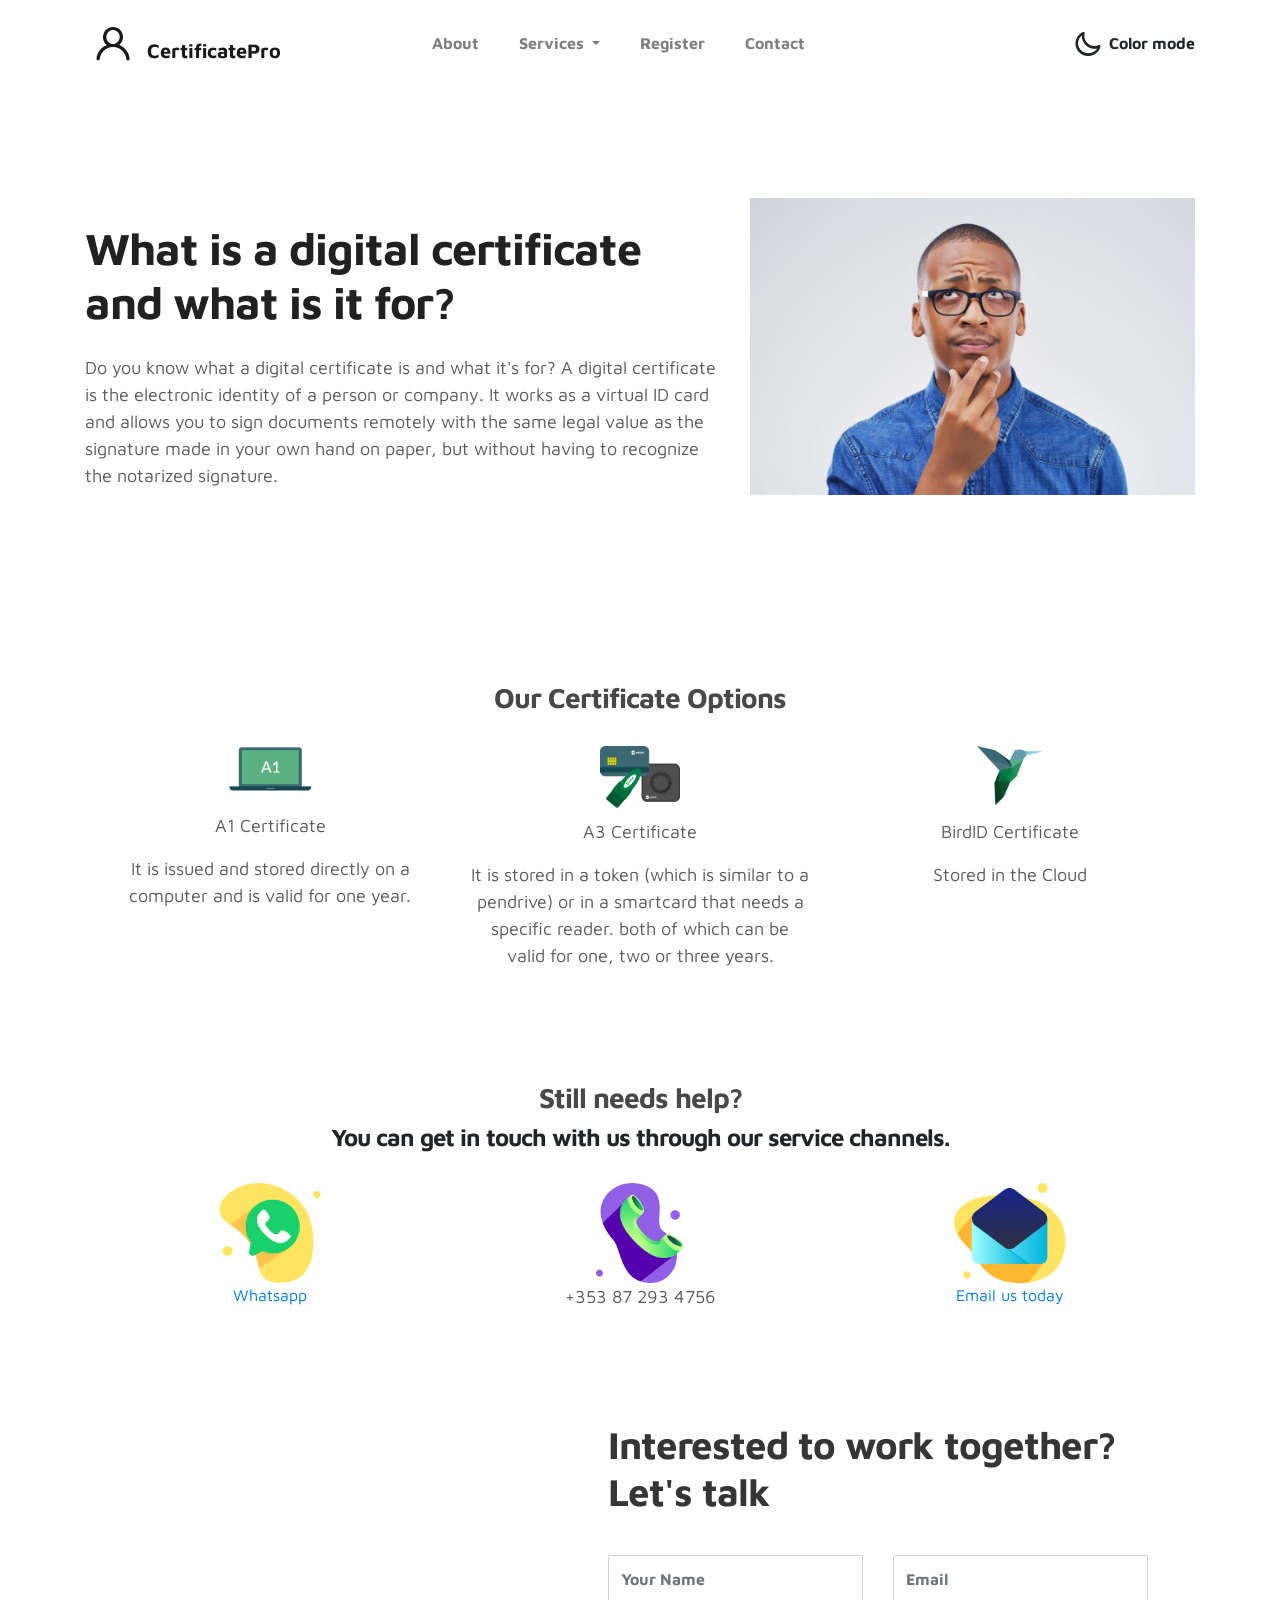
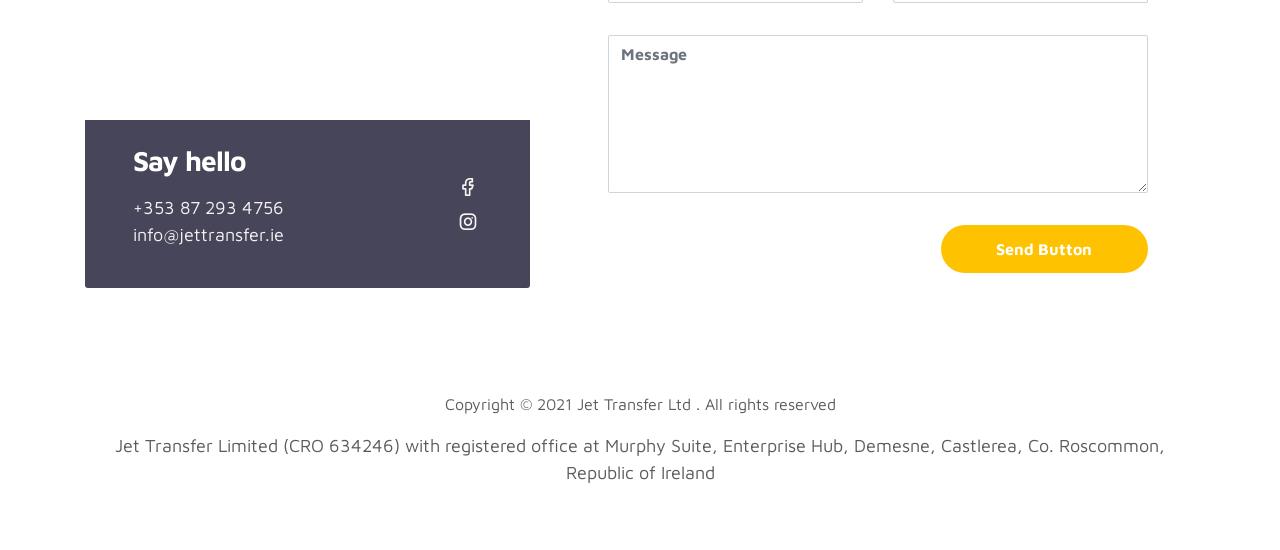
==== certificate.html @ 4f353792 "init commit" ====
﻿<!doctype html>
<html lang="en">
<head>
    <meta charset="utf-8">
    <meta name="viewport" content="width=device-width, initial-scale=1, shrink-to-fit=no">
    <meta name="description" content="">
    <meta name="author" content="">

    <title>Jet Transfer Ltd</title>

    <link rel="stylesheet" href="css/bootstrap.min.css">
    <link rel="stylesheet" href="css/unicons.css">
    <link rel="stylesheet" href="css/owl.carousel.min.css">
    <link rel="stylesheet" href="css/owl.theme.default.min.css">

    <!-- MAIN STYLE -->
    <link rel="stylesheet" href="css/tooplate-style.css">
    <!-- CUSTOM STYLE -->
    <link rel="stylesheet" href="css/custom.css">
    
</head>
<body>

    <!-- MENU -->
    <nav class="navbar navbar-expand-sm navbar-light">
        <div class="container">
            <a class="navbar-brand" href="index.html"><i class='uil uil-user'></i> CertificatePro</a>

            <button class="navbar-toggler" type="button" data-toggle="collapse" data-target="#navbarNav" aria-controls="navbarNav" aria-expanded="false" aria-label="Toggle navigation">
                <span class="navbar-toggler-icon"></span>
                <span class="navbar-toggler-icon"></span>
                <span class="navbar-toggler-icon"></span>
            </button>

            <div class="collapse navbar-collapse" id="navbarNav">
                <ul class="navbar-nav mx-auto">
                    <li class="nav-item">
                        <a href="index.html#about" class="nav-link"><span data-hover="About">About</span></a>
                    </li>
                    <li class="nav-item dropdown">
                        <a class="nav-link dropdown-toggle" href="#" id="servicesDropdown" role="button" data-toggle="dropdown" aria-haspopup="true" aria-expanded="false">
                            <span data-hover="Services">Services</span>
                        </a>
                        <div class="dropdown-menu" aria-labelledby="servicesDropdown">
                            <a class="dropdown-item" href="gardening.html">Garden Maintenance</a>
                            <a class="dropdown-item" href="cleaning.html">Cleaning</a>
                            <a class="dropdown-item" href="painting.html">Painting</a>
                            <a class="dropdown-item" href="powerwashing.html">Powerwashing</a>
                        </div>
                    </li>
                    <li class="nav-item">
                        <a href="register.html" class="nav-link"><span data-hover="Register">Register</span></a>
                    </li>
                    <li class="nav-item">
                        <a href="index.html#contact" class="nav-link"><span data-hover="Contact">Contact</span></a>
                    </li>
                </ul>


                <!-- COLOR MODE -->
                <ul class="navbar-nav ml-lg-auto">
                    <div class="ml-lg-4">
                        <div class="color-mode d-lg-flex justify-content-center align-items-center">
                            <i class="color-mode-icon"></i>
                            Color mode
                        </div>
                    </div>
                </ul>


            </div>
        </div>
    </nav>

    <!-- ABOUT -->
    <section class="about full-screen d-lg-flex justify-content-center align-items-center" id="about">
        <div class="container">
            <div class="row">

                <div class="col-lg-7 col-md-12 col-12 d-flex align-items-center">
                    <div class="about-text">
                        <h1 class="animated animated-text">
                            <span class="mr-2">What is a digital certificate and what is it for?</span>
                        </h1>
                        <p>Do you know what a digital certificate is and what it's for? A digital certificate is the electronic identity of a person or company. It works as a virtual ID card and allows you to sign documents remotely with the same legal value as the signature made in your own hand on paper, but without having to recognize the notarized signature.</p>
                    </div>
                </div>

                <div class="col-lg-5 col-md-12 col-12">
                    <div class="about-image svg">
                        <img src="images\certificate\manThinking.jpg" class="img-fluid" alt="Man Thinking">
                    </div>
                </div>

            </div>
        </div>
    </section>


    <!-- CERTIFICATES -->
    <section class="resume py-5 d-lg-flex justify-content-center align-items-center" id="certificate">
        <div class="container">
            <div class="container text-center">
                <h3>Our Certificate Options</h3>
                <br />
                <div class="row text-center">
                    <div class="col-sm-4">
                        <img src="images\icons\icon-certificado-a1.png" class="img-fluid partner_images" alt="Icon for certificate A1">
                        <p>A1 Certificate</p>
                        <p>It is issued and stored directly on a computer and is valid for one year.</p>
                    </div>
                    <div class="col-sm-4">
                        <img src="images\icons\icon-certificado-a3.png" class="img-fluid partner_images" alt="Icon for certificate A3">
                        <p>A3 Certificate</p>
                        <p>It is stored in a token (which is similar to a pendrive) or in a smartcard that needs a specific reader. both of which can be valid for one, two or three years.</p>
                    </div>
                    <div class="col-sm-4">
                        <img src="images\icons\icon-certificado-bird-id.png" class="img-fluid partner_images" alt="Icon for bird ID certificate">
                        <p>BirdID Certificate</p>
                        <p>Stored in the Cloud</p>
                    </div>
                </div>
            </div>
        </div>
    </section>

    <!-- QUERIES CONTACT OPTION -->
    <section class="resume py-5 d-lg-flex justify-content-center align-items-center" id="help">
        <div class="container">
            <div class="container text-center">
                <h3>Still needs help?</h3>
                <h4>You can get in touch with us through our service channels.</h4>
                <br />
                <div class="row text-center">
                    <div class="col-sm-4">
                        <img src="images\icons\whatsapp_2.png" class="img-fluid partner_images" alt="Icon for whatsapp">
                        <a href="https://wa.link/lc5cc8" target="_blank">
                            <br />
                            Whatsapp
                        </a>
                    </div>
                    <div class="col-sm-4">
                        <img src="images\icons\telefone_2.png" class="img-fluid partner_images" alt="Icon for telephone">
                        <br />
                        <p>+353 87 293 4756</p>
                    </div>
                    <div class="col-sm-4">
                        <img src="images\icons\email_2.png" class="img-fluid partner_images" alt="Icon for email">
                        <br />
                        <a href="mailto:info@jettransfer.ie">Email us today</a>
                    </div>
                </div>
            </div>
        </div>
    </section>

    <!-- CONTACT -->
    <section class="contact py-5" id="contact">
        <div class="container">
            <div class="row">

                <div class="col-lg-5 mr-lg-5 col-12">
                    <div class="google-map w-100">
                        <iframe src="https://www.google.com/maps/embed?pb=!1m18!1m12!1m3!1d2358.258223388739!2d-8.478483484011404!3d53.76709025081303!2m3!1f0!2f0!3f0!3m2!1i1024!2i768!4f13.1!3m3!1m2!1s0x485c1de8ecd1aa11%3A0x850fc61e2cf5498b!2sThe%20Hub!5e0!3m2!1sen!2sie!4v1632055480515!5m2!1sen!2sie" width="400" height="300" frameborder="0" style="border:0" allowfullscreen></iframe>
                    </div>

                    <div class="contact-info d-flex justify-content-between align-items-center py-4 px-lg-5">
                        <div class="contact-info-item">
                            <h3 class="mb-3 text-white">Say hello</h3>
                            <p class="footer-text mb-0">+353 87 293 4756</p>
                            <p><a href="mailto:info@jettransfer.ie">info@jettransfer.ie</a></p>
                        </div>

                        <ul class="social-links">
                            <li><a href="https://www.facebook.com/jettransferltd/" class="uil uil-facebook" data-toggle="tooltip" data-placement="left" title="Facebook"></a></li>
                            <li><a href="https://www.instagram.com/jettransfer/" class="uil uil-instagram" data-toggle="tooltip" data-placement="left" title="Instagram"></a></li>
                        </ul>
                    </div>
                </div>


                <div class="col-lg-6 col-12">
                    <div class="contact-form">
                        <h2 class="mb-4">Interested to work together? Let's talk</h2>

                        <form action="restApi\sendMsgApi.php" method="POST">
                            <div class="row">
                                <div class="col-lg-6 col-12">
                                    <input type="text" class="form-control" name="senderName" placeholder="Your Name" id="senderName" required>
                                </div>

                                <div class="col-lg-6 col-12">
                                    <input type="email" class="form-control" name="senderEmail" placeholder="Email" id="senderEmail" required>
                                </div>

                                <div class="col-12">
                                    <textarea name="senderMessage" rows="6" class="form-control" id="senderMessage" placeholder="Message" required></textarea>
                                </div>

                                <div class="ml-lg-auto col-lg-5 col-12">
                                    <input type="submit" class="form-control submit-btn" name="submitBtn" value="Send Button" required>
                                </div>
                            </div>
                        </form>
                    </div>
                </div>

            </div>
        </div>
    </section>


    <!-- FOOTER -->
    <footer class="footer py-5">
        <div class="container">

            <script async src="https://pagead2.googlesyndication.com/pagead/js/adsbygoogle.js?client=ca-pub-1290266452162223"
                    crossorigin="anonymous"></script>
            <!-- Horizontal footer -->
            <ins class="adsbygoogle"
                 style="display:block"
                 data-ad-client="ca-pub-1290266452162223"
                 data-ad-slot="7053759287"
                 data-ad-format="auto"
                 data-full-width-responsive="true"></ins>
            <script>
                (adsbygoogle = window.adsbygoogle || []).push({});
            </script>

            <div class="row">

                <div class="col-lg-12 col-12">
                    <p class="copyright-text text-center">Copyright &copy; 2021 Jet Transfer Ltd . All rights reserved</p>
                    <p class="copyright-text-center text-center"> Jet Transfer Limited (CRO 634246) with registered office at Murphy Suite, Enterprise Hub, Demesne, Castlerea, Co. Roscommon, Republic of Ireland</p>
                    <!--is an authorized agent (FRN547919) of Real Transfer Limited (NI065249) with registered office at 58 Howard Street, Belfast BT1 6PJ, United Kingdom, which is regulated and fully authorized by the Financial Conduct Authority of the United Kingdom (FRN 535949) for the provision of payment services and  an authorized agent of Jubilee Services Sprl (0639.848.226) with registered office at Rue Dethy, 4 - 1060 Brussels, Belgium, and is regulated and fully authorized by the National Bank of Belgium for the provision of payment services.-->
                </div>

            </div>
        </div>
    </footer>

    <script src="js/jquery-3.3.1.min.js"></script>
    <script src="js/popper.min.js"></script>
    <script src="js/bootstrap.min.js"></script>
    <script src="js/Headroom.js"></script>
    <script src="js/jQuery.headroom.js"></script>
    <script src="js/owl.carousel.min.js"></script>
    <script src="js/smoothscroll.js"></script>
    <script src="js/custom.js"></script>
    <script src="js/gtag.js"></script>
    <script async src="https://www.googletagmanager.com/gtag/js?id=UA-216090944-1"></script>

</body>
</html>
---- css/unicons.css ----
@font-face {
  font-family: 'unicons';
  src: url('../font/unicons.eot?42479262');
  src: url('../font/unicons.eot?42479262#iefix') format('embedded-opentype'),
       url('../font/unicons.woff2?42479262') format('woff2'),
       url('../font/unicons.woff?42479262') format('woff'),
       url('../font/unicons.ttf?42479262') format('truetype'),
       url('../font/unicons.svg?42479262#unicons') format('svg');
  font-weight: normal;
  font-style: normal;
}
/* Chrome hack: SVG is rendered more smooth in Windozze. 100% magic, uncomment if you need it. */
/* Note, that will break hinting! In other OS-es font will be not as sharp as it could be */
/*
@media screen and (-webkit-min-device-pixel-ratio:0) {
  @font-face {
    font-family: 'unicons';
    src: url('../font/unicons.svg?42479262#unicons') format('svg');
  }
}
*/
 
 [class^="uil-"]:before, [class*=" uil-"]:before {
  font-family: "unicons";
  font-style: normal;
  font-weight: normal;
  speak: none;
 
  display: inline-block;
  text-decoration: inherit;
  width: 1em;
  margin-right: .2em;
  text-align: center;
  /* opacity: .8; */
 
  /* For safety - reset parent styles, that can break glyph codes*/
  font-variant: normal;
  text-transform: none;
 
  /* fix buttons height, for twitter bootstrap */
  line-height: 1em;
 
  /* Animation center compensation - margins should be symmetric */
  /* remove if not needed */
  margin-left: .2em;
 
  /* you can be more comfortable with increased icons size */
  /* font-size: 120%; */
 
  /* Font smoothing. That was taken from TWBS */
  -webkit-font-smoothing: antialiased;
  -moz-osx-font-smoothing: grayscale;
 
  /* Uncomment for 3D effect */
  /* text-shadow: 1px 1px 1px rgba(127, 127, 127, 0.3); */
}
 
.uil-abacus:before { content: '\e800'; } /* '' */
.uil-accessible-icon-alt:before { content: '\e801'; } /* '' */
.uil-adjust-alt:before { content: '\e802'; } /* '' */
.uil-adjust-circle:before { content: '\e803'; } /* '' */
.uil-adjust-half:before { content: '\e804'; } /* '' */
.uil-adjust:before { content: '\e805'; } /* '' */
.uil-airplay:before { content: '\e806'; } /* '' */
.uil-align-alt:before { content: '\e807'; } /* '' */
.uil-align-center-alt:before { content: '\e808'; } /* '' */
.uil-align-center-h:before { content: '\e809'; } /* '' */
.uil-align-center-justify:before { content: '\e80a'; } /* '' */
.uil-align-center-v:before { content: '\e80b'; } /* '' */
.uil-align-center:before { content: '\e80c'; } /* '' */
.uil-align-justify:before { content: '\e80d'; } /* '' */
.uil-align-left-justify:before { content: '\e80e'; } /* '' */
.uil-align-left:before { content: '\e80f'; } /* '' */
.uil-align-letter-right:before { content: '\e810'; } /* '' */
.uil-align-right-justify:before { content: '\e811'; } /* '' */
.uil-align-right:before { content: '\e812'; } /* '' */
.uil-align:before { content: '\e813'; } /* '' */
.uil-ambulance:before { content: '\e814'; } /* '' */
.uil-analysis:before { content: '\e815'; } /* '' */
.uil-analytics:before { content: '\e816'; } /* '' */
.uil-anchor:before { content: '\e817'; } /* '' */
.uil-android-phone-slash:before { content: '\e818'; } /* '' */
.uil-angle-double-down:before { content: '\e819'; } /* '' */
.uil-angle-double-left:before { content: '\e81a'; } /* '' */
.uil-angle-double-right:before { content: '\e81b'; } /* '' */
.uil-angle-double-up:before { content: '\e81c'; } /* '' */
.uil-angle-down:before { content: '\e81d'; } /* '' */
.uil-angle-left:before { content: '\e81e'; } /* '' */
.uil-angle-right-b:before { content: '\e81f'; } /* '' */
.uil-angle-right:before { content: '\e820'; } /* '' */
.uil-angle-up:before { content: '\e821'; } /* '' */
.uil-annoyed-alt:before { content: '\e822'; } /* '' */
.uil-annoyed:before { content: '\e823'; } /* '' */
.uil-apps:before { content: '\e824'; } /* '' */
.uil-archive-alt:before { content: '\e825'; } /* '' */
.uil-archive:before { content: '\e826'; } /* '' */
.uil-arrow-break:before { content: '\e827'; } /* '' */
.uil-arrow-circle-down:before { content: '\e828'; } /* '' */
.uil-arrow-circle-left:before { content: '\e829'; } /* '' */
.uil-arrow-circle-right:before { content: '\e82a'; } /* '' */
.uil-arrow-circle-up:before { content: '\e82b'; } /* '' */
.uil-arrow-compress-h:before { content: '\e82c'; } /* '' */
.uil-arrow-down-left:before { content: '\e82d'; } /* '' */
.uil-arrow-down-right:before { content: '\e82e'; } /* '' */
.uil-arrow-down:before { content: '\e82f'; } /* '' */
.uil-arrow-from-right:before { content: '\e830'; } /* '' */
.uil-arrow-from-top:before { content: '\e831'; } /* '' */
.uil-arrow-growth:before { content: '\e832'; } /* '' */
.uil-arrow-left:before { content: '\e833'; } /* '' */
.uil-arrow-random:before { content: '\e834'; } /* '' */
.uil-arrow-resize-diagonal:before { content: '\e835'; } /* '' */
.uil-arrow-right:before { content: '\e836'; } /* '' */
.uil-arrow-to-bottom:before { content: '\e837'; } /* '' */
.uil-arrow-to-right:before { content: '\e838'; } /* '' */
.uil-arrow-up-left:before { content: '\e839'; } /* '' */
.uil-arrow-up-right:before { content: '\e83a'; } /* '' */
.uil-arrow-up:before { content: '\e83b'; } /* '' */
.uil-arrows-h-alt:before { content: '\e83c'; } /* '' */
.uil-arrows-h:before { content: '\e83d'; } /* '' */
.uil-arrows-left-down:before { content: '\e83e'; } /* '' */
.uil-arrows-maximize:before { content: '\e83f'; } /* '' */
.uil-arrows-merge:before { content: '\e840'; } /* '' */
.uil-arrows-resize-h:before { content: '\e841'; } /* '' */
.uil-arrows-resize-v:before { content: '\e842'; } /* '' */
.uil-arrows-resize:before { content: '\e843'; } /* '' */
.uil-arrows-right-down:before { content: '\e844'; } /* '' */
.uil-arrows-shrink-h:before { content: '\e845'; } /* '' */
.uil-arrows-shrink-v:before { content: '\e846'; } /* '' */
.uil-arrows-up-right:before { content: '\e847'; } /* '' */
.uil-arrows-v-alt:before { content: '\e848'; } /* '' */
.uil-arrows-v:before { content: '\e849'; } /* '' */
.uil-at:before { content: '\e84a'; } /* '' */
.uil-atm-card:before { content: '\e84b'; } /* '' */
.uil-atom:before { content: '\e84c'; } /* '' */
.uil-auto-flash:before { content: '\e84d'; } /* '' */
.uil-award-alt:before { content: '\e84e'; } /* '' */
.uil-award:before { content: '\e84f'; } /* '' */
.uil-baby-carriage:before { content: '\e850'; } /* '' */
.uil-backpack:before { content: '\e851'; } /* '' */
.uil-backspace:before { content: '\e852'; } /* '' */
.uil-backward:before { content: '\e853'; } /* '' */
.uil-bag-alt:before { content: '\e854'; } /* '' */
.uil-bag-slash:before { content: '\e855'; } /* '' */
.uil-bag:before { content: '\e856'; } /* '' */
.uil-ball:before { content: '\e857'; } /* '' */
.uil-ban:before { content: '\e858'; } /* '' */
.uil-bars:before { content: '\e859'; } /* '' */
.uil-basketball-hoop:before { content: '\e85a'; } /* '' */
.uil-basketball:before { content: '\e85b'; } /* '' */
.uil-battery-bolt:before { content: '\e85c'; } /* '' */
.uil-battery-empty:before { content: '\e85d'; } /* '' */
.uil-bed-double:before { content: '\e85e'; } /* '' */
.uil-bed:before { content: '\e85f'; } /* '' */
.uil-bell-school:before { content: '\e860'; } /* '' */
.uil-bell-slash:before { content: '\e861'; } /* '' */
.uil-bill:before { content: '\e862'; } /* '' */
.uil-bitcoin-circle:before { content: '\e863'; } /* '' */
.uil-bitcoin:before { content: '\e864'; } /* '' */
.uil-bluetooth-b:before { content: '\e865'; } /* '' */
.uil-bolt-alt:before { content: '\e866'; } /* '' */
.uil-bolt-slash:before { content: '\e867'; } /* '' */
.uil-bolt:before { content: '\e868'; } /* '' */
.uil-book-alt:before { content: '\e869'; } /* '' */
.uil-book-medical:before { content: '\e86a'; } /* '' */
.uil-book-open:before { content: '\e86b'; } /* '' */
.uil-book-reader:before { content: '\e86c'; } /* '' */
.uil-book:before { content: '\e86d'; } /* '' */
.uil-bookmark-full:before { content: '\e86e'; } /* '' */
.uil-bookmark:before { content: '\e86f'; } /* '' */
.uil-books:before { content: '\e870'; } /* '' */
.uil-boombox:before { content: '\e871'; } /* '' */
.uil-border-alt:before { content: '\e872'; } /* '' */
.uil-border-bottom:before { content: '\e873'; } /* '' */
.uil-border-clear:before { content: '\e874'; } /* '' */
.uil-border-horizontal:before { content: '\e875'; } /* '' */
.uil-border-inner:before { content: '\e876'; } /* '' */
.uil-border-left:before { content: '\e877'; } /* '' */
.uil-border-out:before { content: '\e878'; } /* '' */
.uil-border-right:before { content: '\e879'; } /* '' */
.uil-border-top:before { content: '\e87a'; } /* '' */
.uil-border-vertical:before { content: '\e87b'; } /* '' */
.uil-box:before { content: '\e87c'; } /* '' */
.uil-briefcase-alt:before { content: '\e87d'; } /* '' */
.uil-briefcase:before { content: '\e87e'; } /* '' */
.uil-bright:before { content: '\e87f'; } /* '' */
.uil-brightness-empty:before { content: '\e880'; } /* '' */
.uil-brightness-half:before { content: '\e881'; } /* '' */
.uil-brightness-low:before { content: '\e882'; } /* '' */
.uil-brightness-minus:before { content: '\e883'; } /* '' */
.uil-brightness-plus:before { content: '\e884'; } /* '' */
.uil-brightness:before { content: '\e885'; } /* '' */
.uil-bring-bottom:before { content: '\e886'; } /* '' */
.uil-bring-front:before { content: '\e887'; } /* '' */
.uil-brush-alt:before { content: '\e888'; } /* '' */
.uil-bug:before { content: '\e889'; } /* '' */
.uil-building:before { content: '\e88a'; } /* '' */
.uil-bullseye:before { content: '\e88b'; } /* '' */
.uil-bus-alt:before { content: '\e88c'; } /* '' */
.uil-bus-school:before { content: '\e88d'; } /* '' */
.uil-bus:before { content: '\e88e'; } /* '' */
.uil-calcualtor:before { content: '\e88f'; } /* '' */
.uil-calculator-alt:before { content: '\e890'; } /* '' */
.uil-calendar-alt:before { content: '\e891'; } /* '' */
.uil-calendar-slash:before { content: '\e892'; } /* '' */
.uil-calender:before { content: '\e893'; } /* '' */
.uil-calling:before { content: '\e894'; } /* '' */
.uil-camera-plus:before { content: '\e895'; } /* '' */
.uil-camera-slash:before { content: '\e896'; } /* '' */
.uil-camera:before { content: '\e897'; } /* '' */
.uil-cancel:before { content: '\e898'; } /* '' */
.uil-capsule:before { content: '\e899'; } /* '' */
.uil-capture:before { content: '\e89a'; } /* '' */
.uil-car-sideview:before { content: '\e89b'; } /* '' */
.uil-car-slash:before { content: '\e89c'; } /* '' */
.uil-car-wash:before { content: '\e89d'; } /* '' */
.uil-car:before { content: '\e89e'; } /* '' */
.uil-card-atm:before { content: '\e89f'; } /* '' */
.uil-caret-right:before { content: '\e8a0'; } /* '' */
.uil-cart:before { content: '\e8a1'; } /* '' */
.uil-cell:before { content: '\e8a2'; } /* '' */
.uil-celsius:before { content: '\e8a3'; } /* '' */
.uil-chart-bar-alt:before { content: '\e8a4'; } /* '' */
.uil-chart-bar:before { content: '\e8a5'; } /* '' */
.uil-chart-down:before { content: '\e8a6'; } /* '' */
.uil-chart-growth-alt:before { content: '\e8a7'; } /* '' */
.uil-chart-growth:before { content: '\e8a8'; } /* '' */
.uil-chart-line:before { content: '\e8a9'; } /* '' */
.uil-chart-pie-alt:before { content: '\e8aa'; } /* '' */
.uil-chart-pie:before { content: '\e8ab'; } /* '' */
.uil-chart:before { content: '\e8ac'; } /* '' */
.uil-chat-bubble-user:before { content: '\e8ad'; } /* '' */
.uil-chat-info:before { content: '\e8ae'; } /* '' */
.uil-chat:before { content: '\e8af'; } /* '' */
.uil-check-circle:before { content: '\e8b0'; } /* '' */
.uil-check-square:before { content: '\e8b1'; } /* '' */
.uil-check:before { content: '\e8b2'; } /* '' */
.uil-circle-layer:before { content: '\e8b3'; } /* '' */
.uil-circle:before { content: '\e8b4'; } /* '' */
.uil-circuit:before { content: '\e8b5'; } /* '' */
.uil-clapper-board:before { content: '\e8b6'; } /* '' */
.uil-clipboard-alt:before { content: '\e8b7'; } /* '' */
.uil-clipboard-blank:before { content: '\e8b8'; } /* '' */
.uil-clipboard-notes:before { content: '\e8b9'; } /* '' */
.uil-clipboard:before { content: '\e8ba'; } /* '' */
.uil-clock-eight:before { content: '\e8bb'; } /* '' */
.uil-clock-five:before { content: '\e8bc'; } /* '' */
.uil-clock-nine:before { content: '\e8bd'; } /* '' */
.uil-clock-seven:before { content: '\e8be'; } /* '' */
.uil-clock-ten:before { content: '\e8bf'; } /* '' */
.uil-clock-three:before { content: '\e8c0'; } /* '' */
.uil-clock-two:before { content: '\e8c1'; } /* '' */
.uil-clock:before { content: '\e8c2'; } /* '' */
.uil-closed-captioning:before { content: '\e8c3'; } /* '' */
.uil-cloud-block:before { content: '\e8c4'; } /* '' */
.uil-cloud-bookmark:before { content: '\e8c5'; } /* '' */
.uil-cloud-check:before { content: '\e8c6'; } /* '' */
.uil-cloud-computing:before { content: '\e8c7'; } /* '' */
.uil-cloud-data-connection:before { content: '\e8c8'; } /* '' */
.uil-cloud-database-tree:before { content: '\e8c9'; } /* '' */
.uil-cloud-download:before { content: '\e8ca'; } /* '' */
.uil-cloud-drizzle:before { content: '\e8cb'; } /* '' */
.uil-cloud-exclamation:before { content: '\e8cc'; } /* '' */
.uil-cloud-hail:before { content: '\e8cd'; } /* '' */
.uil-cloud-heart:before { content: '\e8ce'; } /* '' */
.uil-cloud-info:before { content: '\e8cf'; } /* '' */
.uil-cloud-lock:before { content: '\e8d0'; } /* '' */
.uil-cloud-meatball:before { content: '\e8d1'; } /* '' */
.uil-cloud-moon-hail:before { content: '\e8d2'; } /* '' */
.uil-cloud-moon-meatball:before { content: '\e8d3'; } /* '' */
.uil-cloud-moon-rain:before { content: '\e8d4'; } /* '' */
.uil-cloud-moon-showers:before { content: '\e8d5'; } /* '' */
.uil-cloud-moon:before { content: '\e8d6'; } /* '' */
.uil-cloud-question:before { content: '\e8d7'; } /* '' */
.uil-cloud-rain-sun:before { content: '\e8d8'; } /* '' */
.uil-cloud-rain:before { content: '\e8d9'; } /* '' */
.uil-cloud-redo:before { content: '\e8da'; } /* '' */
.uil-cloud-set:before { content: '\e8db'; } /* '' */
.uil-cloud-share:before { content: '\e8dc'; } /* '' */
.uil-cloud-shield:before { content: '\e8dd'; } /* '' */
.uil-cloud-showers-alt:before { content: '\e8de'; } /* '' */
.uil-cloud-showers-heavy:before { content: '\e8df'; } /* '' */
.uil-cloud-showers:before { content: '\e8e0'; } /* '' */
.uil-cloud-slash:before { content: '\e8e1'; } /* '' */
.uil-cloud-sun-hail:before { content: '\e8e2'; } /* '' */
.uil-cloud-sun-meatball:before { content: '\e8e3'; } /* '' */
.uil-cloud-sun-rain-alt:before { content: '\e8e4'; } /* '' */
.uil-cloud-sun-rain:before { content: '\e8e5'; } /* '' */
.uil-cloud-sun-tear:before { content: '\e8e6'; } /* '' */
.uil-cloud-sun:before { content: '\e8e7'; } /* '' */
.uil-cloud-times:before { content: '\e8e8'; } /* '' */
.uil-cloud-unlock:before { content: '\e8e9'; } /* '' */
.uil-cloud-upload:before { content: '\e8ea'; } /* '' */
.uil-cloud-wifi:before { content: '\e8eb'; } /* '' */
.uil-cloud-wind:before { content: '\e8ec'; } /* '' */
.uil-cloud:before { content: '\e8ed'; } /* '' */
.uil-clouds:before { content: '\e8ee'; } /* '' */
.uil-club:before { content: '\e8ef'; } /* '' */
.uil-code:before { content: '\e8f0'; } /* '' */
.uil-coffee:before { content: '\e8f1'; } /* '' */
.uil-cog:before { content: '\e8f2'; } /* '' */
.uil-coins:before { content: '\e8f3'; } /* '' */
.uil-columns:before { content: '\e8f4'; } /* '' */
.uil-comment-alt-block:before { content: '\e8f5'; } /* '' */
.uil-comment-alt-chart-lines:before { content: '\e8f6'; } /* '' */
.uil-comment-alt-check:before { content: '\e8f7'; } /* '' */
.uil-comment-alt-dots:before { content: '\e8f8'; } /* '' */
.uil-comment-alt-download:before { content: '\e8f9'; } /* '' */
.uil-comment-alt-edit:before { content: '\e8fa'; } /* '' */
.uil-comment-alt-exclamation:before { content: '\e8fb'; } /* '' */
.uil-comment-alt-heart:before { content: '\e8fc'; } /* '' */
.uil-comment-alt-image:before { content: '\e8fd'; } /* '' */
.uil-comment-alt-info:before { content: '\e8fe'; } /* '' */
.uil-comment-alt-lines:before { content: '\e8ff'; } /* '' */
.uil-comment-alt-lock:before { content: '\e900'; } /* '' */
.uil-comment-alt-medical:before { content: '\e901'; } /* '' */
.uil-comment-alt-message:before { content: '\e902'; } /* '' */
.uil-comment-alt-notes:before { content: '\e903'; } /* '' */
.uil-comment-alt-plus:before { content: '\e904'; } /* '' */
.uil-comment-alt-question:before { content: '\e905'; } /* '' */
.uil-comment-alt-redo:before { content: '\e906'; } /* '' */
.uil-comment-alt-search:before { content: '\e907'; } /* '' */
.uil-comment-alt-share:before { content: '\e908'; } /* '' */
.uil-comment-alt-shield:before { content: '\e909'; } /* '' */
.uil-comment-alt-upload:before { content: '\e90a'; } /* '' */
.uil-comment-alt-verify:before { content: '\e90b'; } /* '' */
.uil-comment-alt:before { content: '\e90c'; } /* '' */
.uil-comment-block:before { content: '\e90d'; } /* '' */
.uil-comment-chart-line:before { content: '\e90e'; } /* '' */
.uil-comment-check:before { content: '\e90f'; } /* '' */
.uil-comment-dots:before { content: '\e910'; } /* '' */
.uil-comment-download:before { content: '\e911'; } /* '' */
.uil-comment-edit:before { content: '\e912'; } /* '' */
.uil-comment-exclamation:before { content: '\e913'; } /* '' */
.uil-comment-heart:before { content: '\e914'; } /* '' */
.uil-comment-image:before { content: '\e915'; } /* '' */
.uil-comment-info-alt:before { content: '\e916'; } /* '' */
.uil-comment-info:before { content: '\e917'; } /* '' */
.uil-comment-lines:before { content: '\e918'; } /* '' */
.uil-comment-lock:before { content: '\e919'; } /* '' */
.uil-comment-medical:before { content: '\e91a'; } /* '' */
.uil-comment-message:before { content: '\e91b'; } /* '' */
.uil-comment-notes:before { content: '\e91c'; } /* '' */
.uil-comment-plus:before { content: '\e91d'; } /* '' */
.uil-comment-question:before { content: '\e91e'; } /* '' */
.uil-comment-redo:before { content: '\e91f'; } /* '' */
.uil-comment-search:before { content: '\e920'; } /* '' */
.uil-comment-share:before { content: '\e921'; } /* '' */
.uil-comment-shield:before { content: '\e922'; } /* '' */
.uil-comment-slash:before { content: '\e923'; } /* '' */
.uil-comment-upload:before { content: '\e924'; } /* '' */
.uil-comment-verify:before { content: '\e925'; } /* '' */
.uil-comment:before { content: '\e926'; } /* '' */
.uil-comments-alt:before { content: '\e927'; } /* '' */
.uil-comments:before { content: '\e928'; } /* '' */
.uil-commnet-alt-slash:before { content: '\e929'; } /* '' */
.uil-compact-disc:before { content: '\e92a'; } /* '' */
.uil-compass:before { content: '\e92b'; } /* '' */
.uil-compress-alt-left:before { content: '\e92c'; } /* '' */
.uil-compress-alt:before { content: '\e92d'; } /* '' */
.uil-compress-arrows:before { content: '\e92e'; } /* '' */
.uil-compress-lines:before { content: '\e92f'; } /* '' */
.uil-compress-point:before { content: '\e930'; } /* '' */
.uil-compress-v:before { content: '\e931'; } /* '' */
.uil-compress:before { content: '\e932'; } /* '' */
.uil-computer-mouse:before { content: '\e933'; } /* '' */
.uil-confused:before { content: '\e934'; } /* '' */
.uil-constructor:before { content: '\e935'; } /* '' */
.uil-copy-alt:before { content: '\e936'; } /* '' */
.uil-copy-landscape:before { content: '\e937'; } /* '' */
.uil-copy:before { content: '\e938'; } /* '' */
.uil-copyright:before { content: '\e939'; } /* '' */
.uil-corner-down-left:before { content: '\e93a'; } /* '' */
.uil-corner-down-right-alt:before { content: '\e93b'; } /* '' */
.uil-corner-down-right:before { content: '\e93c'; } /* '' */
.uil-corner-left-down:before { content: '\e93d'; } /* '' */
.uil-corner-right-down:before { content: '\e93e'; } /* '' */
.uil-corner-up-left-alt:before { content: '\e93f'; } /* '' */
.uil-corner-up-left:before { content: '\e940'; } /* '' */
.uil-corner-up-right-alt:before { content: '\e941'; } /* '' */
.uil-corner-up-right:before { content: '\e942'; } /* '' */
.uil-creative-commons-pd-alt:before { content: '\e943'; } /* '' */
.uil-creative-commons-pd:before { content: '\e944'; } /* '' */
.uil-crockery:before { content: '\e945'; } /* '' */
.uil-crop-alt-rotate-left:before { content: '\e946'; } /* '' */
.uil-crop-alt-rotate-right:before { content: '\e947'; } /* '' */
.uil-crop-alt:before { content: '\e948'; } /* '' */
.uil-crosshair-alt:before { content: '\e949'; } /* '' */
.uil-crosshair:before { content: '\e94a'; } /* '' */
.uil-crosshairs:before { content: '\e94b'; } /* '' */
.uil-cube:before { content: '\e94c'; } /* '' */
.uil-data-sharing:before { content: '\e94d'; } /* '' */
.uil-database-alt:before { content: '\e94e'; } /* '' */
.uil-database:before { content: '\e94f'; } /* '' */
.uil-desert:before { content: '\e950'; } /* '' */
.uil-desktop-alt-slash:before { content: '\e951'; } /* '' */
.uil-desktop-alt:before { content: '\e952'; } /* '' */
.uil-desktop-cloud-alt:before { content: '\e953'; } /* '' */
.uil-desktop-slash:before { content: '\e954'; } /* '' */
.uil-desktop:before { content: '\e955'; } /* '' */
.uil-dialpad-alt:before { content: '\e956'; } /* '' */
.uil-dialpad:before { content: '\e957'; } /* '' */
.uil-diamond:before { content: '\e958'; } /* '' */
.uil-diary-alt:before { content: '\e959'; } /* '' */
.uil-diary:before { content: '\e95a'; } /* '' */
.uil-dice-five:before { content: '\e95b'; } /* '' */
.uil-dice-four:before { content: '\e95c'; } /* '' */
.uil-dice-one:before { content: '\e95d'; } /* '' */
.uil-dice-six:before { content: '\e95e'; } /* '' */
.uil-dice-three:before { content: '\e95f'; } /* '' */
.uil-dice-two:before { content: '\e960'; } /* '' */
.uil-direction:before { content: '\e961'; } /* '' */
.uil-directions:before { content: '\e962'; } /* '' */
.uil-dizzy-meh:before { content: '\e963'; } /* '' */
.uil-dna:before { content: '\e964'; } /* '' */
.uil-document-layout-center:before { content: '\e965'; } /* '' */
.uil-document-layout-left:before { content: '\e966'; } /* '' */
.uil-document-layout-right:before { content: '\e967'; } /* '' */
.uil-document:before { content: '\e968'; } /* '' */
.uil-dollar-alt:before { content: '\e969'; } /* '' */
.uil-dollar-sign-alt:before { content: '\e96a'; } /* '' */
.uil-dollar-sign:before { content: '\e96b'; } /* '' */
.uil-down-arrow:before { content: '\e96c'; } /* '' */
.uil-download-alt:before { content: '\e96d'; } /* '' */
.uil-dribbble:before { content: '\e96e'; } /* '' */
.uil-drill:before { content: '\e96f'; } /* '' */
.uil-dropbox:before { content: '\e970'; } /* '' */
.uil-dumbbell:before { content: '\e971'; } /* '' */
.uil-edit-alt:before { content: '\e972'; } /* '' */
.uil-edit:before { content: '\e973'; } /* '' */
.uil-ellipsis-h:before { content: '\e974'; } /* '' */
.uil-ellipsis-v:before { content: '\e975'; } /* '' */
.uil-emoji:before { content: '\e976'; } /* '' */
.uil-enter:before { content: '\e977'; } /* '' */
.uil-entry:before { content: '\e978'; } /* '' */
.uil-envelope-add:before { content: '\e979'; } /* '' */
.uil-envelope-alt:before { content: '\e97a'; } /* '' */
.uil-envelope-block:before { content: '\e97b'; } /* '' */
.uil-envelope-bookmark:before { content: '\e97c'; } /* '' */
.uil-envelope-check:before { content: '\e97d'; } /* '' */
.uil-envelope-download-alt:before { content: '\e97e'; } /* '' */
.uil-envelope-download:before { content: '\e97f'; } /* '' */
.uil-envelope-edit:before { content: '\e980'; } /* '' */
.uil-envelope-exclamation:before { content: '\e981'; } /* '' */
.uil-envelope-heart:before { content: '\e982'; } /* '' */
.uil-envelope-info:before { content: '\e983'; } /* '' */
.uil-envelope-lock:before { content: '\e984'; } /* '' */
.uil-envelope-minus:before { content: '\e985'; } /* '' */
.uil-envelope-open:before { content: '\e986'; } /* '' */
.uil-envelope-question:before { content: '\e987'; } /* '' */
.uil-envelope-receive:before { content: '\e988'; } /* '' */
.uil-envelope-redo:before { content: '\e989'; } /* '' */
.uil-envelope-search:before { content: '\e98a'; } /* '' */
.uil-envelope-send:before { content: '\e98b'; } /* '' */
.uil-envelope-share:before { content: '\e98c'; } /* '' */
.uil-envelope-shield:before { content: '\e98d'; } /* '' */
.uil-envelope-star:before { content: '\e98e'; } /* '' */
.uil-envelope-times:before { content: '\e98f'; } /* '' */
.uil-envelope-upload-alt:before { content: '\e990'; } /* '' */
.uil-envelope-upload:before { content: '\e991'; } /* '' */
.uil-envelope:before { content: '\e992'; } /* '' */
.uil-envelopes:before { content: '\e993'; } /* '' */
.uil-equal-circle:before { content: '\e994'; } /* '' */
.uil-euro-circle:before { content: '\e995'; } /* '' */
.uil-euro:before { content: '\e996'; } /* '' */
.uil-exchange-alt:before { content: '\e997'; } /* '' */
.uil-exchange:before { content: '\e998'; } /* '' */
.uil-exclamation-circle:before { content: '\e999'; } /* '' */
.uil-exclamation-octagon:before { content: '\e99a'; } /* '' */
.uil-exclamation-triangle:before { content: '\e99b'; } /* '' */
.uil-exclude:before { content: '\e99c'; } /* '' */
.uil-exit:before { content: '\e99d'; } /* '' */
.uil-expand-alt:before { content: '\e99e'; } /* '' */
.uil-expand-arrows-alt:before { content: '\e99f'; } /* '' */
.uil-expand-arrows:before { content: '\e9a0'; } /* '' */
.uil-expand-from-corner:before { content: '\e9a1'; } /* '' */
.uil-expand-left:before { content: '\e9a2'; } /* '' */
.uil-export:before { content: '\e9a3'; } /* '' */
.uil-exposure-alt:before { content: '\e9a4'; } /* '' */
.uil-exposure-increase:before { content: '\e9a5'; } /* '' */
.uil-external-link-alt:before { content: '\e9a6'; } /* '' */
.uil-eye-slash:before { content: '\e9a7'; } /* '' */
.uil-eye:before { content: '\e9a8'; } /* '' */
.uil-facebook:before { content: '\e9a9'; } /* '' */
.uil-fahrenheit:before { content: '\e9aa'; } /* '' */
.uil-fast-mail-alt:before { content: '\e9ab'; } /* '' */
.uil-fast-mail:before { content: '\e9ac'; } /* '' */
.uil-favorite:before { content: '\e9ad'; } /* '' */
.uil-feedback:before { content: '\e9ae'; } /* '' */
.uil-file-alt:before { content: '\e9af'; } /* '' */
.uil-file-blank:before { content: '\e9b0'; } /* '' */
.uil-file-block-alt:before { content: '\e9b1'; } /* '' */
.uil-file-bookmark-alt:before { content: '\e9b2'; } /* '' */
.uil-file-check-alt:before { content: '\e9b3'; } /* '' */
.uil-file-check:before { content: '\e9b4'; } /* '' */
.uil-file-contract-dollar:before { content: '\e9b5'; } /* '' */
.uil-file-copy-alt:before { content: '\e9b6'; } /* '' */
.uil-file-download-alt:before { content: '\e9b7'; } /* '' */
.uil-file-download:before { content: '\e9b8'; } /* '' */
.uil-file-edit-alt:before { content: '\e9b9'; } /* '' */
.uil-file-exclamation-alt:before { content: '\e9ba'; } /* '' */
.uil-file-exclamation:before { content: '\e9bb'; } /* '' */
.uil-file-heart:before { content: '\e9bc'; } /* '' */
.uil-file-info-alt:before { content: '\e9bd'; } /* '' */
.uil-file-landscape-alt:before { content: '\e9be'; } /* '' */
.uil-file-landscape:before { content: '\e9bf'; } /* '' */
.uil-file-lanscape-slash:before { content: '\e9c0'; } /* '' */
.uil-file-lock-alt:before { content: '\e9c1'; } /* '' */
.uil-file-medical-alt:before { content: '\e9c2'; } /* '' */
.uil-file-medical:before { content: '\e9c3'; } /* '' */
.uil-file-minus-alt:before { content: '\e9c4'; } /* '' */
.uil-file-minus:before { content: '\e9c5'; } /* '' */
.uil-file-network:before { content: '\e9c6'; } /* '' */
.uil-file-plus-alt:before { content: '\e9c7'; } /* '' */
.uil-file-plus:before { content: '\e9c8'; } /* '' */
.uil-file-question-alt:before { content: '\e9c9'; } /* '' */
.uil-file-question:before { content: '\e9ca'; } /* '' */
.uil-file-redo-alt:before { content: '\e9cb'; } /* '' */
.uil-file-search-alt:before { content: '\e9cc'; } /* '' */
.uil-file-share-alt:before { content: '\e9cd'; } /* '' */
.uil-file-shield-alt:before { content: '\e9ce'; } /* '' */
.uil-file-slash:before { content: '\e9cf'; } /* '' */
.uil-file-times-alt:before { content: '\e9d0'; } /* '' */
.uil-file-times:before { content: '\e9d1'; } /* '' */
.uil-file-upload-alt:before { content: '\e9d2'; } /* '' */
.uil-file-upload:before { content: '\e9d3'; } /* '' */
.uil-file:before { content: '\e9d4'; } /* '' */
.uil-files-landscapes-alt:before { content: '\e9d5'; } /* '' */
.uil-files-landscapes:before { content: '\e9d6'; } /* '' */
.uil-film:before { content: '\e9d7'; } /* '' */
.uil-filter-slash:before { content: '\e9d8'; } /* '' */
.uil-filter:before { content: '\e9d9'; } /* '' */
.uil-flask-potion:before { content: '\e9da'; } /* '' */
.uil-flask:before { content: '\e9db'; } /* '' */
.uil-flip-h-alt:before { content: '\e9dc'; } /* '' */
.uil-flip-h:before { content: '\e9dd'; } /* '' */
.uil-flip-v-alt:before { content: '\e9de'; } /* '' */
.uil-flip-v:before { content: '\e9df'; } /* '' */
.uil-flower:before { content: '\e9e0'; } /* '' */
.uil-focus-add:before { content: '\e9e1'; } /* '' */
.uil-focus-target:before { content: '\e9e2'; } /* '' */
.uil-focus:before { content: '\e9e3'; } /* '' */
.uil-folder-check:before { content: '\e9e4'; } /* '' */
.uil-folder-download:before { content: '\e9e5'; } /* '' */
.uil-folder-exclamation:before { content: '\e9e6'; } /* '' */
.uil-folder-heart:before { content: '\e9e7'; } /* '' */
.uil-folder-info:before { content: '\e9e8'; } /* '' */
.uil-folder-lock:before { content: '\e9e9'; } /* '' */
.uil-folder-medical:before { content: '\e9ea'; } /* '' */
.uil-folder-minus:before { content: '\e9eb'; } /* '' */
.uil-folder-network:before { content: '\e9ec'; } /* '' */
.uil-folder-plus:before { content: '\e9ed'; } /* '' */
.uil-folder-question:before { content: '\e9ee'; } /* '' */
.uil-folder-slash:before { content: '\e9ef'; } /* '' */
.uil-folder-times:before { content: '\e9f0'; } /* '' */
.uil-folder-upload:before { content: '\e9f1'; } /* '' */
.uil-folder:before { content: '\e9f2'; } /* '' */
.uil-food:before { content: '\e9f3'; } /* '' */
.uil-football-american:before { content: '\e9f4'; } /* '' */
.uil-football-ball:before { content: '\e9f5'; } /* '' */
.uil-football:before { content: '\e9f6'; } /* '' */
.uil-forecastcloud-moon-tear:before { content: '\e9f7'; } /* '' */
.uil-forwaded-call:before { content: '\e9f8'; } /* '' */
.uil-forward:before { content: '\e9f9'; } /* '' */
.uil-frown:before { content: '\e9fa'; } /* '' */
.uil-game-structure:before { content: '\e9fb'; } /* '' */
.uil-game:before { content: '\e9fc'; } /* '' */
.uil-gift:before { content: '\e9fd'; } /* '' */
.uil-glass-martini-alt-slash:before { content: '\e9fe'; } /* '' */
.uil-glass-martini-alt:before { content: '\e9ff'; } /* '' */
.uil-glass-martini:before { content: '\ea00'; } /* '' */
.uil-glass-tea:before { content: '\ea01'; } /* '' */
.uil-glass:before { content: '\ea02'; } /* '' */
.uil-globe:before { content: '\ea03'; } /* '' */
.uil-gold:before { content: '\ea04'; } /* '' */
.uil-google-drive:before { content: '\ea05'; } /* '' */
.uil-graduation-hat:before { content: '\ea06'; } /* '' */
.uil-graph-bar:before { content: '\ea07'; } /* '' */
.uil-grid:before { content: '\ea08'; } /* '' */
.uil-grids:before { content: '\ea09'; } /* '' */
.uil-grin-tongue-wink-alt:before { content: '\ea0a'; } /* '' */
.uil-grin-tongue-wink:before { content: '\ea0b'; } /* '' */
.uil-grin:before { content: '\ea0c'; } /* '' */
.uil-grip-horizontal-line:before { content: '\ea0d'; } /* '' */
.uil-hdd:before { content: '\ea0e'; } /* '' */
.uil-headphones-alt:before { content: '\ea0f'; } /* '' */
.uil-headphones:before { content: '\ea10'; } /* '' */
.uil-heart-alt:before { content: '\ea11'; } /* '' */
.uil-heart-medical:before { content: '\ea12'; } /* '' */
.uil-heart-rate:before { content: '\ea13'; } /* '' */
.uil-heart-sign:before { content: '\ea14'; } /* '' */
.uil-heart:before { content: '\ea15'; } /* '' */
.uil-heartbeat:before { content: '\ea16'; } /* '' */
.uil-history-alt:before { content: '\ea17'; } /* '' */
.uil-history:before { content: '\ea18'; } /* '' */
.uil-home-alt:before { content: '\ea19'; } /* '' */
.uil-home:before { content: '\ea1a'; } /* '' */
.uil-horizontal-align-center:before { content: '\ea1b'; } /* '' */
.uil-horizontal-align-left:before { content: '\ea1c'; } /* '' */
.uil-horizontal-align-right:before { content: '\ea1d'; } /* '' */
.uil-horizontal-distribution-center:before { content: '\ea1e'; } /* '' */
.uil-horizontal-distribution-left:before { content: '\ea1f'; } /* '' */
.uil-horizontal-distribution-right:before { content: '\ea20'; } /* '' */
.uil-hunting:before { content: '\ea21'; } /* '' */
.uil-image-alt-slash:before { content: '\ea22'; } /* '' */
.uil-image-block:before { content: '\ea23'; } /* '' */
.uil-image-broken:before { content: '\ea24'; } /* '' */
.uil-image-check:before { content: '\ea25'; } /* '' */
.uil-image-download:before { content: '\ea26'; } /* '' */
.uil-image-edit:before { content: '\ea27'; } /* '' */
.uil-image-lock:before { content: '\ea28'; } /* '' */
.uil-image-minus:before { content: '\ea29'; } /* '' */
.uil-image-plus:before { content: '\ea2a'; } /* '' */
.uil-image-question:before { content: '\ea2b'; } /* '' */
.uil-image-redo:before { content: '\ea2c'; } /* '' */
.uil-image-resize-landscape:before { content: '\ea2d'; } /* '' */
.uil-image-resize-square:before { content: '\ea2e'; } /* '' */
.uil-image-search:before { content: '\ea2f'; } /* '' */
.uil-image-share:before { content: '\ea30'; } /* '' */
.uil-image-shield:before { content: '\ea31'; } /* '' */
.uil-image-slash:before { content: '\ea32'; } /* '' */
.uil-image-times:before { content: '\ea33'; } /* '' */
.uil-image-upload:before { content: '\ea34'; } /* '' */
.uil-image-v:before { content: '\ea35'; } /* '' */
.uil-image:before { content: '\ea36'; } /* '' */
.uil-images:before { content: '\ea37'; } /* '' */
.uil-incoming-call:before { content: '\ea38'; } /* '' */
.uil-info-circle:before { content: '\ea39'; } /* '' */
.uil-instagram:before { content: '\ea3a'; } /* '' */
.uil-invoice:before { content: '\ea3b'; } /* '' */
.uil-jackhammer:before { content: '\ea3c'; } /* '' */
.uil-kayak:before { content: '\ea3d'; } /* '' */
.uil-key-skeleton-alt:before { content: '\ea3e'; } /* '' */
.uil-key-skeleton:before { content: '\ea3f'; } /* '' */
.uil-keyboard-alt:before { content: '\ea40'; } /* '' */
.uil-keyboard-hide:before { content: '\ea41'; } /* '' */
.uil-keyboard-show:before { content: '\ea42'; } /* '' */
.uil-keyboard:before { content: '\ea43'; } /* '' */
.uil-keyhole-circle:before { content: '\ea44'; } /* '' */
.uil-keyhole-square-full:before { content: '\ea45'; } /* '' */
.uil-keyhole-square:before { content: '\ea46'; } /* '' */
.uil-kid:before { content: '\ea47'; } /* '' */
.uil-label-alt:before { content: '\ea48'; } /* '' */
.uil-label:before { content: '\ea49'; } /* '' */
.uil-lamp:before { content: '\ea4a'; } /* '' */
.uil-laptop-cloud:before { content: '\ea4b'; } /* '' */
.uil-laptop:before { content: '\ea4c'; } /* '' */
.uil-laughing:before { content: '\ea4d'; } /* '' */
.uil-layer-group-slash:before { content: '\ea4e'; } /* '' */
.uil-layer-group:before { content: '\ea4f'; } /* '' */
.uil-layers-alt:before { content: '\ea50'; } /* '' */
.uil-layers-slash:before { content: '\ea51'; } /* '' */
.uil-layers:before { content: '\ea52'; } /* '' */
.uil-left-arrow-from-left:before { content: '\ea53'; } /* '' */
.uil-left-arrow-to-left:before { content: '\ea54'; } /* '' */
.uil-left-indent-alt:before { content: '\ea55'; } /* '' */
.uil-left-indent:before { content: '\ea56'; } /* '' */
.uil-life-ring:before { content: '\ea57'; } /* '' */
.uil-lightbulb-alt:before { content: '\ea58'; } /* '' */
.uil-lightbulb:before { content: '\ea59'; } /* '' */
.uil-line-alt:before { content: '\ea5a'; } /* '' */
.uil-line-spacing:before { content: '\ea5b'; } /* '' */
.uil-link-alt:before { content: '\ea5c'; } /* '' */
.uil-link-broken:before { content: '\ea5d'; } /* '' */
.uil-link-h:before { content: '\ea5e'; } /* '' */
.uil-link:before { content: '\ea5f'; } /* '' */
.uil-list-ui-alt:before { content: '\ea60'; } /* '' */
.uil-list-ul:before { content: '\ea61'; } /* '' */
.uil-location-arrow-alt:before { content: '\ea62'; } /* '' */
.uil-location-arrow:before { content: '\ea63'; } /* '' */
.uil-location-pin-alt:before { content: '\ea64'; } /* '' */
.uil-location-point:before { content: '\ea65'; } /* '' */
.uil-location:before { content: '\ea66'; } /* '' */
.uil-lock-access:before { content: '\ea67'; } /* '' */
.uil-lock-alt:before { content: '\ea68'; } /* '' */
.uil-lock-open-alt:before { content: '\ea69'; } /* '' */
.uil-lock-slash:before { content: '\ea6a'; } /* '' */
.uil-lock:before { content: '\ea6b'; } /* '' */
.uil-mailbox-alt:before { content: '\ea6c'; } /* '' */
.uil-mailbox:before { content: '\ea6d'; } /* '' */
.uil-map-marker-alt:before { content: '\ea6e'; } /* '' */
.uil-map-marker-edit:before { content: '\ea6f'; } /* '' */
.uil-map-marker-info:before { content: '\ea70'; } /* '' */
.uil-map-marker-minus:before { content: '\ea71'; } /* '' */
.uil-map-marker-plus:before { content: '\ea72'; } /* '' */
.uil-map-marker-question:before { content: '\ea73'; } /* '' */
.uil-map-marker-shield:before { content: '\ea74'; } /* '' */
.uil-map-marker-slash:before { content: '\ea75'; } /* '' */
.uil-map-marker:before { content: '\ea76'; } /* '' */
.uil-map-pin-alt:before { content: '\ea77'; } /* '' */
.uil-map-pin:before { content: '\ea78'; } /* '' */
.uil-map:before { content: '\ea79'; } /* '' */
.uil-mars:before { content: '\ea7a'; } /* '' */
.uil-maximize-left:before { content: '\ea7b'; } /* '' */
.uil-medal:before { content: '\ea7c'; } /* '' */
.uil-medical-drip:before { content: '\ea7d'; } /* '' */
.uil-medical-square-full:before { content: '\ea7e'; } /* '' */
.uil-medical-square:before { content: '\ea7f'; } /* '' */
.uil-medical:before { content: '\ea80'; } /* '' */
.uil-medkit:before { content: '\ea81'; } /* '' */
.uil-meeting-board:before { content: '\ea82'; } /* '' */
.uil-meh-alt:before { content: '\ea83'; } /* '' */
.uil-meh-closed-eye:before { content: '\ea84'; } /* '' */
.uil-meh:before { content: '\ea85'; } /* '' */
.uil-message:before { content: '\ea86'; } /* '' */
.uil-microphone-slash:before { content: '\ea87'; } /* '' */
.uil-microphone:before { content: '\ea88'; } /* '' */
.uil-minus-circle:before { content: '\ea89'; } /* '' */
.uil-minus-path:before { content: '\ea8a'; } /* '' */
.uil-minus-square-full:before { content: '\ea8b'; } /* '' */
.uil-minus-square:before { content: '\ea8c'; } /* '' */
.uil-minus:before { content: '\ea8d'; } /* '' */
.uil-missed-call:before { content: '\ea8e'; } /* '' */
.uil-mobey-bill-slash:before { content: '\ea8f'; } /* '' */
.uil-mobile-android-alt:before { content: '\ea90'; } /* '' */
.uil-mobile-android:before { content: '\ea91'; } /* '' */
.uil-mobile-vibrate:before { content: '\ea92'; } /* '' */
.uil-modem:before { content: '\ea93'; } /* '' */
.uil-money-bill-stack:before { content: '\ea94'; } /* '' */
.uil-money-bill:before { content: '\ea95'; } /* '' */
.uil-money-insert:before { content: '\ea96'; } /* '' */
.uil-money-stack:before { content: '\ea97'; } /* '' */
.uil-money-withdraw:before { content: '\ea98'; } /* '' */
.uil-money-withdrawal:before { content: '\ea99'; } /* '' */
.uil-moneybag-alt:before { content: '\ea9a'; } /* '' */
.uil-moneybag:before { content: '\ea9b'; } /* '' */
.uil-monitor-heart-rate:before { content: '\ea9c'; } /* '' */
.uil-monitor:before { content: '\ea9d'; } /* '' */
.uil-moon-eclipse:before { content: '\ea9e'; } /* '' */
.uil-moon:before { content: '\ea9f'; } /* '' */
.uil-moonset:before { content: '\eaa0'; } /* '' */
.uil-mountains-sun:before { content: '\eaa1'; } /* '' */
.uil-mountains:before { content: '\eaa2'; } /* '' */
.uil-mouse-alt:before { content: '\eaa3'; } /* '' */
.uil-mouse:before { content: '\eaa4'; } /* '' */
.uil-multiply:before { content: '\eaa5'; } /* '' */
.uil-music-note:before { content: '\eaa6'; } /* '' */
.uil-music-tune-slash:before { content: '\eaa7'; } /* '' */
.uil-music:before { content: '\eaa8'; } /* '' */
.uil-n-a:before { content: '\eaa9'; } /* '' */
.uil-navigator:before { content: '\eaaa'; } /* '' */
.uil-nerd:before { content: '\eaab'; } /* '' */
.uil-newspaper:before { content: '\eaac'; } /* '' */
.uil-ninja:before { content: '\eaad'; } /* '' */
.uil-no-entry:before { content: '\eaae'; } /* '' */
.uil-notebooks:before { content: '\eaaf'; } /* '' */
.uil-notes:before { content: '\eab0'; } /* '' */
.uil-object-group:before { content: '\eab1'; } /* '' */
.uil-object-ungroup:before { content: '\eab2'; } /* '' */
.uil-octagon:before { content: '\eab3'; } /* '' */
.uil-outgoing-call:before { content: '\eab4'; } /* '' */
.uil-package:before { content: '\eab5'; } /* '' */
.uil-padlock:before { content: '\eab6'; } /* '' */
.uil-paint-tool:before { content: '\eab7'; } /* '' */
.uil-panorama-h-alt:before { content: '\eab8'; } /* '' */
.uil-panorama-h:before { content: '\eab9'; } /* '' */
.uil-panorama-v:before { content: '\eaba'; } /* '' */
.uil-paperclip:before { content: '\eabb'; } /* '' */
.uil-paragraph:before { content: '\eabc'; } /* '' */
.uil-parcel:before { content: '\eabd'; } /* '' */
.uil-parking-square:before { content: '\eabe'; } /* '' */
.uil-pathfinder-unite:before { content: '\eabf'; } /* '' */
.uil-pathfinder:before { content: '\eac0'; } /* '' */
.uil-pause-circle:before { content: '\eac1'; } /* '' */
.uil-pause:before { content: '\eac2'; } /* '' */
.uil-pen:before { content: '\eac3'; } /* '' */
.uil-pentagon:before { content: '\eac4'; } /* '' */
.uil-phone-alt:before { content: '\eac5'; } /* '' */
.uil-phone-pause:before { content: '\eac6'; } /* '' */
.uil-phone-slash:before { content: '\eac7'; } /* '' */
.uil-phone-times:before { content: '\eac8'; } /* '' */
.uil-phone-volume:before { content: '\eac9'; } /* '' */
.uil-phone:before { content: '\eaca'; } /* '' */
.uil-picture:before { content: '\eacb'; } /* '' */
.uil-plane-arrival:before { content: '\eacc'; } /* '' */
.uil-plane-departure:before { content: '\eacd'; } /* '' */
.uil-plane-fly:before { content: '\eace'; } /* '' */
.uil-plane:before { content: '\eacf'; } /* '' */
.uil-play-circle:before { content: '\ead0'; } /* '' */
.uil-play:before { content: '\ead1'; } /* '' */
.uil-plug:before { content: '\ead2'; } /* '' */
.uil-plus-circle:before { content: '\ead3'; } /* '' */
.uil-plus-square:before { content: '\ead4'; } /* '' */
.uil-plus:before { content: '\ead5'; } /* '' */
.uil-podium:before { content: '\ead6'; } /* '' */
.uil-polygon:before { content: '\ead7'; } /* '' */
.uil-post-stamp:before { content: '\ead8'; } /* '' */
.uil-postcard:before { content: '\ead9'; } /* '' */
.uil-pound-circle:before { content: '\eada'; } /* '' */
.uil-pound:before { content: '\eadb'; } /* '' */
.uil-power:before { content: '\eadc'; } /* '' */
.uil-prescription-bottle:before { content: '\eadd'; } /* '' */
.uil-presentation-check:before { content: '\eade'; } /* '' */
.uil-presentation-edit:before { content: '\eadf'; } /* '' */
.uil-presentation-line:before { content: '\eae0'; } /* '' */
.uil-presentation-lines-alt:before { content: '\eae1'; } /* '' */
.uil-presentation-minus:before { content: '\eae2'; } /* '' */
.uil-presentation-play:before { content: '\eae3'; } /* '' */
.uil-presentation-plus:before { content: '\eae4'; } /* '' */
.uil-presentation-times:before { content: '\eae5'; } /* '' */
.uil-presentation:before { content: '\eae6'; } /* '' */
.uil-previous:before { content: '\eae7'; } /* '' */
.uil-pricetag-alt:before { content: '\eae8'; } /* '' */
.uil-print-slash:before { content: '\eae9'; } /* '' */
.uil-print:before { content: '\eaea'; } /* '' */
.uil-processor:before { content: '\eaeb'; } /* '' */
.uil-pump:before { content: '\eaec'; } /* '' */
.uil-puzzle-piece:before { content: '\eaed'; } /* '' */
.uil-question-circle:before { content: '\eaee'; } /* '' */
.uil-rainbow:before { content: '\eaef'; } /* '' */
.uil-raindrops-alt:before { content: '\eaf0'; } /* '' */
.uil-raindrops:before { content: '\eaf1'; } /* '' */
.uil-receipt-alt:before { content: '\eaf2'; } /* '' */
.uil-receipt:before { content: '\eaf3'; } /* '' */
.uil-record-audio:before { content: '\eaf4'; } /* '' */
.uil-redo:before { content: '\eaf5'; } /* '' */
.uil-refresh:before { content: '\eaf6'; } /* '' */
.uil-registered:before { content: '\eaf7'; } /* '' */
.uil-repeat:before { content: '\eaf8'; } /* '' */
.uil-restaurant:before { content: '\eaf9'; } /* '' */
.uil-right-indent-alt:before { content: '\eafa'; } /* '' */
.uil-rope-way:before { content: '\eafb'; } /* '' */
.uil-rotate-360:before { content: '\eafc'; } /* '' */
.uil-rss-alt:before { content: '\eafd'; } /* '' */
.uil-rss-interface:before { content: '\eafe'; } /* '' */
.uil-rss:before { content: '\eaff'; } /* '' */
.uil-ruler-combined:before { content: '\eb00'; } /* '' */
.uil-ruler:before { content: '\eb01'; } /* '' */
.uil-sad-cry:before { content: '\eb02'; } /* '' */
.uil-sad-crying:before { content: '\eb03'; } /* '' */
.uil-sad-dizzy:before { content: '\eb04'; } /* '' */
.uil-sad-squint:before { content: '\eb05'; } /* '' */
.uil-sad:before { content: '\eb06'; } /* '' */
.uil-scaling-left:before { content: '\eb07'; } /* '' */
.uil-scaling-right:before { content: '\eb08'; } /* '' */
.uil-scenery:before { content: '\eb09'; } /* '' */
.uil-schedule:before { content: '\eb0a'; } /* '' */
.uil-science:before { content: '\eb0b'; } /* '' */
.uil-screw:before { content: '\eb0c'; } /* '' */
.uil-scroll-h:before { content: '\eb0d'; } /* '' */
.uil-scroll:before { content: '\eb0e'; } /* '' */
.uil-search-alt:before { content: '\eb0f'; } /* '' */
.uil-search-minus:before { content: '\eb10'; } /* '' */
.uil-search-plus:before { content: '\eb11'; } /* '' */
.uil-search:before { content: '\eb12'; } /* '' */
.uil-server-alt:before { content: '\eb13'; } /* '' */
.uil-server-connection:before { content: '\eb14'; } /* '' */
.uil-server-network-alt:before { content: '\eb15'; } /* '' */
.uil-server-network:before { content: '\eb16'; } /* '' */
.uil-server:before { content: '\eb17'; } /* '' */
.uil-servers:before { content: '\eb18'; } /* '' */
.uil-servicemark:before { content: '\eb19'; } /* '' */
.uil-share-alt:before { content: '\eb1a'; } /* '' */
.uil-shield-check:before { content: '\eb1b'; } /* '' */
.uil-shield-exclamation:before { content: '\eb1c'; } /* '' */
.uil-shield-question:before { content: '\eb1d'; } /* '' */
.uil-shield-slash:before { content: '\eb1e'; } /* '' */
.uil-shield:before { content: '\eb1f'; } /* '' */
.uil-ship:before { content: '\eb20'; } /* '' */
.uil-shop:before { content: '\eb21'; } /* '' */
.uil-shopping-basket:before { content: '\eb22'; } /* '' */
.uil-shopping-cart-alt:before { content: '\eb23'; } /* '' */
.uil-shopping-trolley:before { content: '\eb24'; } /* '' */
.uil-shovel:before { content: '\eb25'; } /* '' */
.uil-shrink:before { content: '\eb26'; } /* '' */
.uil-shuffle:before { content: '\eb27'; } /* '' */
.uil-shutter-alt:before { content: '\eb28'; } /* '' */
.uil-shutter:before { content: '\eb29'; } /* '' */
.uil-sick:before { content: '\eb2a'; } /* '' */
.uil-sign-alt:before { content: '\eb2b'; } /* '' */
.uil-sign-in-alt:before { content: '\eb2c'; } /* '' */
.uil-sign-left:before { content: '\eb2d'; } /* '' */
.uil-sign-out-alt:before { content: '\eb2e'; } /* '' */
.uil-sign-right:before { content: '\eb2f'; } /* '' */
.uil-signal-alt-3:before { content: '\eb30'; } /* '' */
.uil-signal-alt:before { content: '\eb31'; } /* '' */
.uil-signal:before { content: '\eb32'; } /* '' */
.uil-silence:before { content: '\eb33'; } /* '' */
.uil-silent-squint:before { content: '\eb34'; } /* '' */
.uil-sim-card:before { content: '\eb35'; } /* '' */
.uil-sitemap:before { content: '\eb36'; } /* '' */
.uil-skip-forward-alt:before { content: '\eb37'; } /* '' */
.uil-skip-forward-circle:before { content: '\eb38'; } /* '' */
.uil-skip-forward:before { content: '\eb39'; } /* '' */
.uil-sliders-v-alt:before { content: '\eb3a'; } /* '' */
.uil-sliders-v:before { content: '\eb3b'; } /* '' */
.uil-smile-beam:before { content: '\eb3c'; } /* '' */
.uil-smile-dizzy:before { content: '\eb3d'; } /* '' */
.uil-smile-squint-wink-alt:before { content: '\eb3e'; } /* '' */
.uil-smile-squint-wink:before { content: '\eb3f'; } /* '' */
.uil-smile-wink-alt:before { content: '\eb40'; } /* '' */
.uil-smile-wink:before { content: '\eb41'; } /* '' */
.uil-smile:before { content: '\eb42'; } /* '' */
.uil-snow-flake:before { content: '\eb43'; } /* '' */
.uil-snowflake-alt:before { content: '\eb44'; } /* '' */
.uil-snowflake:before { content: '\eb45'; } /* '' */
.uil-sort-amount-down:before { content: '\eb46'; } /* '' */
.uil-sort-amount-up:before { content: '\eb47'; } /* '' */
.uil-sort:before { content: '\eb48'; } /* '' */
.uil-sorting:before { content: '\eb49'; } /* '' */
.uil-space-key:before { content: '\eb4a'; } /* '' */
.uil-spade:before { content: '\eb4b'; } /* '' */
.uil-sperms:before { content: '\eb4c'; } /* '' */
.uil-spin:before { content: '\eb4d'; } /* '' */
.uil-sport:before { content: '\eb4e'; } /* '' */
.uil-square-full:before { content: '\eb4f'; } /* '' */
.uil-square-shape:before { content: '\eb50'; } /* '' */
.uil-square:before { content: '\eb51'; } /* '' */
.uil-squint:before { content: '\eb52'; } /* '' */
.uil-star-half-alt:before { content: '\eb53'; } /* '' */
.uil-star:before { content: '\eb54'; } /* '' */
.uil-step-backward-alt:before { content: '\eb55'; } /* '' */
.uil-step-backward-circle:before { content: '\eb56'; } /* '' */
.uil-step-backward:before { content: '\eb57'; } /* '' */
.uil-step-forward:before { content: '\eb58'; } /* '' */
.uil-stop-circle:before { content: '\eb59'; } /* '' */
.uil-stopwatch-slash:before { content: '\eb5a'; } /* '' */
.uil-stopwatch:before { content: '\eb5b'; } /* '' */
.uil-store-alt:before { content: '\eb5c'; } /* '' */
.uil-store:before { content: '\eb5d'; } /* '' */
.uil-streering:before { content: '\eb5e'; } /* '' */
.uil-stretcher:before { content: '\eb5f'; } /* '' */
.uil-subject:before { content: '\eb60'; } /* '' */
.uil-subway-alt:before { content: '\eb61'; } /* '' */
.uil-subway:before { content: '\eb62'; } /* '' */
.uil-suitcase-alt:before { content: '\eb63'; } /* '' */
.uil-suitcase:before { content: '\eb64'; } /* '' */
.uil-sun:before { content: '\eb65'; } /* '' */
.uil-sunset:before { content: '\eb66'; } /* '' */
.uil-surprise:before { content: '\eb67'; } /* '' */
.uil-swatchbook:before { content: '\eb68'; } /* '' */
.uil-swimmer:before { content: '\eb69'; } /* '' */
.uil-symbol:before { content: '\eb6a'; } /* '' */
.uil-sync-exclamation:before { content: '\eb6b'; } /* '' */
.uil-sync-slash:before { content: '\eb6c'; } /* '' */
.uil-sync:before { content: '\eb6d'; } /* '' */
.uil-syringe:before { content: '\eb6e'; } /* '' */
.uil-table:before { content: '\eb6f'; } /* '' */
.uil-tablet:before { content: '\eb70'; } /* '' */
.uil-tablets:before { content: '\eb71'; } /* '' */
.uil-tachometer-fast:before { content: '\eb72'; } /* '' */
.uil-tag-alt:before { content: '\eb73'; } /* '' */
.uil-tag:before { content: '\eb74'; } /* '' */
.uil-tape:before { content: '\eb75'; } /* '' */
.uil-taxi:before { content: '\eb76'; } /* '' */
.uil-tear:before { content: '\eb77'; } /* '' */
.uil-technology:before { content: '\eb78'; } /* '' */
.uil-telescope:before { content: '\eb79'; } /* '' */
.uil-temperature-empty:before { content: '\eb7a'; } /* '' */
.uil-temperature-half:before { content: '\eb7b'; } /* '' */
.uil-temperature-minus:before { content: '\eb7c'; } /* '' */
.uil-temperature-plus:before { content: '\eb7d'; } /* '' */
.uil-temperature-quarter:before { content: '\eb7e'; } /* '' */
.uil-temperature-three-quarter:before { content: '\eb7f'; } /* '' */
.uil-temperature:before { content: '\eb80'; } /* '' */
.uil-text:before { content: '\eb81'; } /* '' */
.uil-th-large:before { content: '\eb82'; } /* '' */
.uil-th-slash:before { content: '\eb83'; } /* '' */
.uil-th:before { content: '\eb84'; } /* '' */
.uil-thermometer:before { content: '\eb85'; } /* '' */
.uil-thumbs-down:before { content: '\eb86'; } /* '' */
.uil-thumbs-up:before { content: '\eb87'; } /* '' */
.uil-thunderstorm-moon:before { content: '\eb88'; } /* '' */
.uil-thunderstorm-sun:before { content: '\eb89'; } /* '' */
.uil-thunderstorm:before { content: '\eb8a'; } /* '' */
.uil-ticket:before { content: '\eb8b'; } /* '' */
.uil-times-circle:before { content: '\eb8c'; } /* '' */
.uil-times-square:before { content: '\eb8d'; } /* '' */
.uil-times:before { content: '\eb8e'; } /* '' */
.uil-toggle-off:before { content: '\eb8f'; } /* '' */
.uil-toggle-on:before { content: '\eb90'; } /* '' */
.uil-top-arrow-from-top:before { content: '\eb91'; } /* '' */
.uil-top-arrow-to-top:before { content: '\eb92'; } /* '' */
.uil-tornado:before { content: '\eb93'; } /* '' */
.uil-trademark-circle:before { content: '\eb94'; } /* '' */
.uil-trademark:before { content: '\eb95'; } /* '' */
.uil-traffic-barrier:before { content: '\eb96'; } /* '' */
.uil-trash-alt:before { content: '\eb97'; } /* '' */
.uil-trash:before { content: '\eb98'; } /* '' */
.uil-trees:before { content: '\eb99'; } /* '' */
.uil-triangle:before { content: '\eb9a'; } /* '' */
.uil-trophy:before { content: '\eb9b'; } /* '' */
.uil-trowel:before { content: '\eb9c'; } /* '' */
.uil-truck-case:before { content: '\eb9d'; } /* '' */
.uil-truck-loading:before { content: '\eb9e'; } /* '' */
.uil-truck:before { content: '\eb9f'; } /* '' */
.uil-tv-retro-slash:before { content: '\eba0'; } /* '' */
.uil-tv-retro:before { content: '\eba1'; } /* '' */
.uil-umbrella:before { content: '\eba2'; } /* '' */
.uil-unamused:before { content: '\eba3'; } /* '' */
.uil-unlock-alt:before { content: '\eba4'; } /* '' */
.uil-unlock:before { content: '\eba5'; } /* '' */
.uil-upload-alt:before { content: '\eba6'; } /* '' */
.uil-upload:before { content: '\eba7'; } /* '' */
.uil-usd-circle:before { content: '\eba8'; } /* '' */
.uil-usd-square:before { content: '\eba9'; } /* '' */
.uil-user-check:before { content: '\ebaa'; } /* '' */
.uil-user-circle:before { content: '\ebab'; } /* '' */
.uil-user-exclamation:before { content: '\ebac'; } /* '' */
.uil-user-hard-hat:before { content: '\ebad'; } /* '' */
.uil-user-minus:before { content: '\ebae'; } /* '' */
.uil-user-plus:before { content: '\ebaf'; } /* '' */
.uil-user-square:before { content: '\ebb0'; } /* '' */
.uil-user-times:before { content: '\ebb1'; } /* '' */
.uil-user:before { content: '\ebb2'; } /* '' */
.uil-users-alt:before { content: '\ebb3'; } /* '' */
.uil-utensils-alt:before { content: '\ebb4'; } /* '' */
.uil-utensils:before { content: '\ebb5'; } /* '' */
.uil-vector-square-alt:before { content: '\ebb6'; } /* '' */
.uil-vector-square:before { content: '\ebb7'; } /* '' */
.uil-venus:before { content: '\ebb8'; } /* '' */
.uil-vertical-align-bottom:before { content: '\ebb9'; } /* '' */
.uil-vertical-align-center:before { content: '\ebba'; } /* '' */
.uil-vertical-align-top:before { content: '\ebbb'; } /* '' */
.uil-vertical-distribute-bottom:before { content: '\ebbc'; } /* '' */
.uil-vertical-distribution-center:before { content: '\ebbd'; } /* '' */
.uil-vertical-distribution-top:before { content: '\ebbe'; } /* '' */
.uil-video-slash:before { content: '\ebbf'; } /* '' */
.uil-video:before { content: '\ebc0'; } /* '' */
.uil-voicemail-rectangle:before { content: '\ebc1'; } /* '' */
.uil-voicemail:before { content: '\ebc2'; } /* '' */
.uil-volleyball:before { content: '\ebc3'; } /* '' */
.uil-volume-down:before { content: '\ebc4'; } /* '' */
.uil-volume-mute:before { content: '\ebc5'; } /* '' */
.uil-volume-off:before { content: '\ebc6'; } /* '' */
.uil-volume-up:before { content: '\ebc7'; } /* '' */
.uil-volume:before { content: '\ebc8'; } /* '' */
.uil-wall:before { content: '\ebc9'; } /* '' */
.uil-wallet:before { content: '\ebca'; } /* '' */
.uil-watch-alt:before { content: '\ebcb'; } /* '' */
.uil-watch:before { content: '\ebcc'; } /* '' */
.uil-water-drop-slash:before { content: '\ebcd'; } /* '' */
.uil-water-glass:before { content: '\ebce'; } /* '' */
.uil-water:before { content: '\ebcf'; } /* '' */
.uil-web-grid-alt:before { content: '\ebd0'; } /* '' */
.uil-web-grid:before { content: '\ebd1'; } /* '' */
.uil-web-section-alt:before { content: '\ebd2'; } /* '' */
.uil-web-section:before { content: '\ebd3'; } /* '' */
.uil-webcam:before { content: '\ebd4'; } /* '' */
.uil-weight:before { content: '\ebd5'; } /* '' */
.uil-wheel-barrow:before { content: '\ebd6'; } /* '' */
.uil-wheelchair-alt:before { content: '\ebd7'; } /* '' */
.uil-wheelchair:before { content: '\ebd8'; } /* '' */
.uil-wifi-router:before { content: '\ebd9'; } /* '' */
.uil-wifi-slash:before { content: '\ebda'; } /* '' */
.uil-wifi:before { content: '\ebdb'; } /* '' */
.uil-wind:before { content: '\ebdc'; } /* '' */
.uil-window-grid:before { content: '\ebdd'; } /* '' */
.uil-window-maximize:before { content: '\ebde'; } /* '' */
.uil-window-restore:before { content: '\ebdf'; } /* '' */
.uil-window-section:before { content: '\ebe0'; } /* '' */
.uil-window:before { content: '\ebe1'; } /* '' */
.uil-windsock:before { content: '\ebe2'; } /* '' */
.uil-wrench:before { content: '\ebe3'; } /* '' */
.uil-yellow:before { content: '\ebe4'; } /* '' */
.uil-yen-circle:before { content: '\ebe5'; } /* '' */
.uil-yen:before { content: '\ebe6'; } /* '' */
.uil-youtube-alt:before { content: '\ebe7'; } /* '' */
.uil-youtube:before { content: '\ebe8'; } /* '' */
---- css/tooplate-style.css ----
/*

Tooplate 2115 Marvel

https://www.tooplate.com/view/2115-marvel

*/


@import url("https://fonts.googleapis.com/css?family=Maven+Pro:400,700");
body {
  font-family: "Maven Pro", sans-serif;
  padding-top: 70px;
}

.full-screen {
  padding: 8rem 0;
}

.small-text {
  color: #5b5b5b;
  font-size: 14px;
  font-weight: bold;
  padding: 8px 16px;
  border-radius: 50px;
  letter-spacing: 0.2px;
}

ul {
  margin: 0;
  padding: 0;
}
ul li {
  list-style: none;
}

a {
  font-weight: normal;
  text-decoration: none !important;
  transition: all 0.4s ease;
}
a:hover {
  color: #ffc200 !important;
}

.navbar-brand .uil {
  font-size: 40px;
}

p {
  font-size: 18px;
  font-weight: 300;
  line-height: 1.5;
  color: #5b5b5b;
}

h1, h2, h3, h4, h5, h6 {
  font-weight: bold;
  letter-spacing: -1px;
}

h1 {
  color: #212121;
  font-size: 2.8em;
  margin: 24px 0;
}

h2 {
  color: #353535;
  font-size: 2.4em;
  font-weight: bold;
}

h3 {
  color: #484848;
}

h3,
b, strong {
  font-weight: bold;
}

.custom-btn {
  background: #eee;
  color: #5b5b5b;
  font-weight: bold;
  border-radius: 50px;
  padding: 13px 29px;
  font-size: 14px;
  line-height: normal;
  overflow: hidden;
  transition: all 0.4s ease;
}
.custom-btn:hover {
  color: #ffc200;
}
.custom-btn.custom-btn-bg {
  background: #474559;
  color: #ffffff;
}
.custom-btn.custom-btn-bg:hover {
  background: #ffc200;
  color: #ffffff !important;
}

.animated {
  position: relative;
}

.animated-info {
  display: inline-block;
  vertical-align: top;
  margin-top: 5px;
  min-width: 260px;
  position: relative;
}

.animated-item {
  color: #ffc200;
}

.animated-item {
  font-size: 38px;
  line-height: inherit;
  display: block;
  opacity: 0;
  overflow: hidden;
  position: absolute;
  top: 0;
  right: 0;
  left: 0;
  animation: BottomTotop 6s linear infinite 0s;
}
.animated-item:nth-child(2n+2) {
  animation-delay: 2s;
}
.animated-item:nth-child(3n+3) {
  animation-delay: 4s;
}

@keyframes BottomTotop {
  0% {
    opacity: 0;
  }
  5% {
    opacity: 0;
    transform: translateY(5px);
  }
  10% {
    opacity: 1;
    transform: translateY(0px);
  }
  25% {
    opacity: 1;
    transform: translateY(0px);
  }
  30% {
    opacity: 0;
    transform: translateY(5px);
  }
  80% {
    opacity: 0;
  }
  100% {
    opacity: 0;
  }
}
.navbar {
  position: fixed;
  top: 0;
  right: 0;
  left: 0;
  z-index: 999999;
  will-change: transform;
  transition: transform 200ms linear;
}
.navbar[class*="-unpinned"] {
  transform: translate(0, -150%);
}
.navbar[class*="-pinned"] {
  transform: translate(0, 0);
}
.navbar[class*="headroom--not-top"] {
  background: #ffffff;
  border-bottom: 1px solid #f0f0f0;
  padding-top: 0;
  padding-bottom: 0;
}

.navbar-brand {
  font-weight: bold;
}

.navbar-expand-sm .navbar-nav .nav-link {
  padding: 0 20px;
}

.nav-link {
  font-weight: bold;
  font-size: 16px;
  overflow: hidden;
}
.nav-link span {
  position: relative;
  display: inline-block;
  transition: transform 0.3s;
}
.nav-link span:before {
  position: absolute;
  top: 100%;
  content: attr(data-hover);
  transform: translate3d(0, 0, 0);
}

.navbar-light .navbar-nav .nav-link:focus,
.navbar-light .navbar-nav .nav-link:hover {
  color: #ffc200;
  font-weight: bold;
}
.navbar-light .navbar-nav .nav-link:focus span,
.navbar-light .navbar-nav .nav-link:hover span {
  transform: translateY(-100%);
}

.navbar-light .navbar-toggler-icon {
  background: none;
}

.navbar-toggler {
  border: 0;
  padding: 0;
  width: 32px;
  height: 32px;
  line-height: 32px;
  outline: none;
  cursor: pointer;
  margin-right: 10px;
}
.navbar-toggler:focus {
  outline: none;
}
.navbar-toggler[aria-expanded="true"] .navbar-toggler-icon:first-child {
  transform: rotate(45deg);
  top: 6px;
}
.navbar-toggler[aria-expanded="true"] .navbar-toggler-icon:nth-child(2) {
  display: none;
}
.navbar-toggler[aria-expanded="true"] .navbar-toggler-icon:last-child {
  transform: rotate(-45deg);
  bottom: 1px;
}
.navbar-toggler .navbar-toggler-icon {
  background: #212121;
  display: block;
  width: 100%;
  height: 2px;
  margin: 5px 0;
  transition: all 0.4s ease;
  position: relative;
}

.copyright-text {
  font-size: 16px;
  font-weight: normal;
  display: block;
}

.color-mode {
  font-weight: bold;
  cursor: pointer;
}

.color-mode-icon {
  position: relative;
  right: 6px;
}
.color-mode-icon:after {
  font-family: 'unicons';
  content: '\ea9f';
  font-size: 30px;
  font-weight: 300;
  font-style: normal;
}
.color-mode-icon.active:after {
  font-family: 'unicons';
  content: '\eb65';
  font-size: 30px;
  color: #ffffff;
}

.dark-mode {
  background: #0c0c0d;
}
.dark-mode .navbar-light .navbar-nav .nav-link {
  color: rgba(255, 255, 255, 0.8);
}
.dark-mode .navbar-light .navbar-nav .nav-link:hover {
  color: #ffc200;
}
.dark-mode .navbar[class*="headroom--not-top"] {
  background: #0c0c0d;
  border-bottom: 1px solid #1f1f1f;
}
.dark-mode .small-text {
  background: #0d0c15;
  color: #ffffff;
}
.dark-mode .feature-card .uil,
.dark-mode .navbar-light .navbar-brand,
.dark-mode h1, .dark-mode h2, .dark-mode h3, .dark-mode h4, .dark-mode h5, .dark-mode h6,
.dark-mode .color-mode {
  color: #ffffff;
}
.dark-mode .owl-carousel .owl-nav button.owl-next,
.dark-mode .owl-carousel .owl-nav button.owl-prev,
.dark-mode .owl-carousel button.owl-dot {
  color: #ffffff;
}

.timeline-wrapper {
  position: relative;
  padding: 22px 0;
}
.timeline-wrapper:last-child:before {
  height: 0;
}
.timeline-wrapper:before {
  content: "";
  background: #474559;
  width: 3px;
  height: 100%;
  position: absolute;
  left: 38px;
}

.timeline-yr {
  background: #474559;
  border-radius: 100%;
  position: absolute;
  width: 75px;
  height: 75px;
  line-height: 75px;
  text-align: center;
}
.timeline-yr span {
  color: #ffffff;
  font-size: 16px;
  font-weight: bold;
  display: block;
  line-height: 75px;
}

.timeline-info {
  display: inline-block;
  vertical-align: top;
  max-width: 432px;
  margin-left: 6em;
}
.timeline-info small {
  color: #474559;
  font-size: 16px;
  font-weight: bold;
  display: inline-block;
  vertical-align: middle;
  margin-left: 15px;
}

.owl-carousel .owl-nav span {
  display: none;
}
.owl-carousel .owl-nav .owl-prev:before,
.owl-carousel .owl-nav .owl-next:before {
  background: none;
  padding: 0;
  display: block;
  position: absolute;
  top: 50%;
  transform: translate(0, -50%);
  font-family: 'unicons';
  font-size: 100px;
  line-height: normal;
}
.owl-carousel .owl-nav .owl-prev:before {
  content: '\e833';
  left: -45px;
}
.owl-carousel .owl-nav .owl-next:before {
  content: '\e836';
  right: -45px;
}

.owl-theme .owl-nav [class*=owl-] {
  background: none;
  border-radius: 0;
  margin: 0;
  padding: 0;
  font-size: inherit;
}
.owl-theme .owl-nav [class*=owl-]:hover {
  color: #ffc200;
}
.owl-theme .owl-dots .owl-dot {
  outline: none;
}
.owl-theme .owl-dots .owl-dot span {
  width: 8px;
  height: 8px;
}
.owl-theme .owl-dots .owl-dot.active span, .owl-theme .owl-dots .owl-dot:hover span {
  background: #5b5b5b;
}

.google-map iframe {
  width: 100%;
}

.contact-form {
  position: relative;
}
.contact-form .form-control {
  background: transparent;
  border-radius: 2px;
  outline: none;
  box-shadow: none;
  font-weight: bold;
  margin: 16px 0;
}
.contact-form .form-control:not(textarea) {
  height: 48px;
}
.contact-form .form-control:hover, .contact-form .form-control:focus {
  border-color: #ffc200;
}
.contact-form .submit-btn {
  background: #ffc200;
  border-radius: 50px;
  color: #ffffff;
  font-weight: bold;
  border: 0;
  cursor: pointer;
  transition: all 0.4s ease;
}
.contact-form .submit-btn:hover {
  background: #474559;
}

.contact-info {
  background: #474559;
  border-radius: 0 0 3px 3px;
  position: relative;
  bottom: 8px;
}
.contact-info p, .contact-info a {
  color: #f7f3f3;
}

.social-links .uil {
  color: #f7f3f3;
  font-size: 20px;
  display: block;
  margin: 5px 0;
}
.social-links .uil:hover {
  color: #ffc200;
}

@media (min-width: 1270px) {
  .owl-theme .owl-dots {
    position: relative;
    bottom: 50px;
  }
}
@media (max-width: 991px) {
  .full-screen {
    padding-bottom: 4rem;
  }

  .color-mode {
    display: none;
  }

  .about-image {
    margin-top: 4em;
  }

  .mobile-mt-2,
  .contact-form {
    margin-top: 2em;
  }

  .contact-info {
    padding: 0 2rem;
  }
}
@media (max-width: 767px) {
  h1 {
    font-size: 2.4em;
  }

  h2 {
    font-size: 2em;
  }

  .animated-item {
    font-size: 28px;
  }

  .navbar-collapse {
    background: #ffffff;
    text-align: center;
    padding-bottom: 20px;
  }

  .navbar-expand-sm .navbar-nav .nav-link {
    padding: 3px 20px;
  }
}
@media (max-width: 580px) {
	.animated-info {
		min-width: 200px;
	}
  .animated-item {
    font-size: 30px;
  }

  .custom-btn-group {
    text-align: center;
  }

  .custom-btn {
    display: block;
    margin: 10px 0;
  }

  .owl-theme .owl-nav {
    display: none;
  }

  .timeline-info small {
    display: block;
    margin: 10px 0 0 0;
  }
}
@media (max-width: 320px) {
  .animated-text {
    margin-top: 0;
  }

  .about-text {
    text-align: center;
  }

  .full-screen {
    padding: 4rem 0;
  }

  .mobile-block {
    display: block;
  }

  .contact-info {
    flex-direction: column;
  }

  .social-links li {
    display: inline-block;
    vertical-align: top;
  }
}
---- css/custom.css ----
@charset "ISO-8859-1";



/*home screen*/



/*Partners images*/
.partner_images{
	width: auto;
	height: auto;
	max-width: 120px;
	max-height: 100px;
}
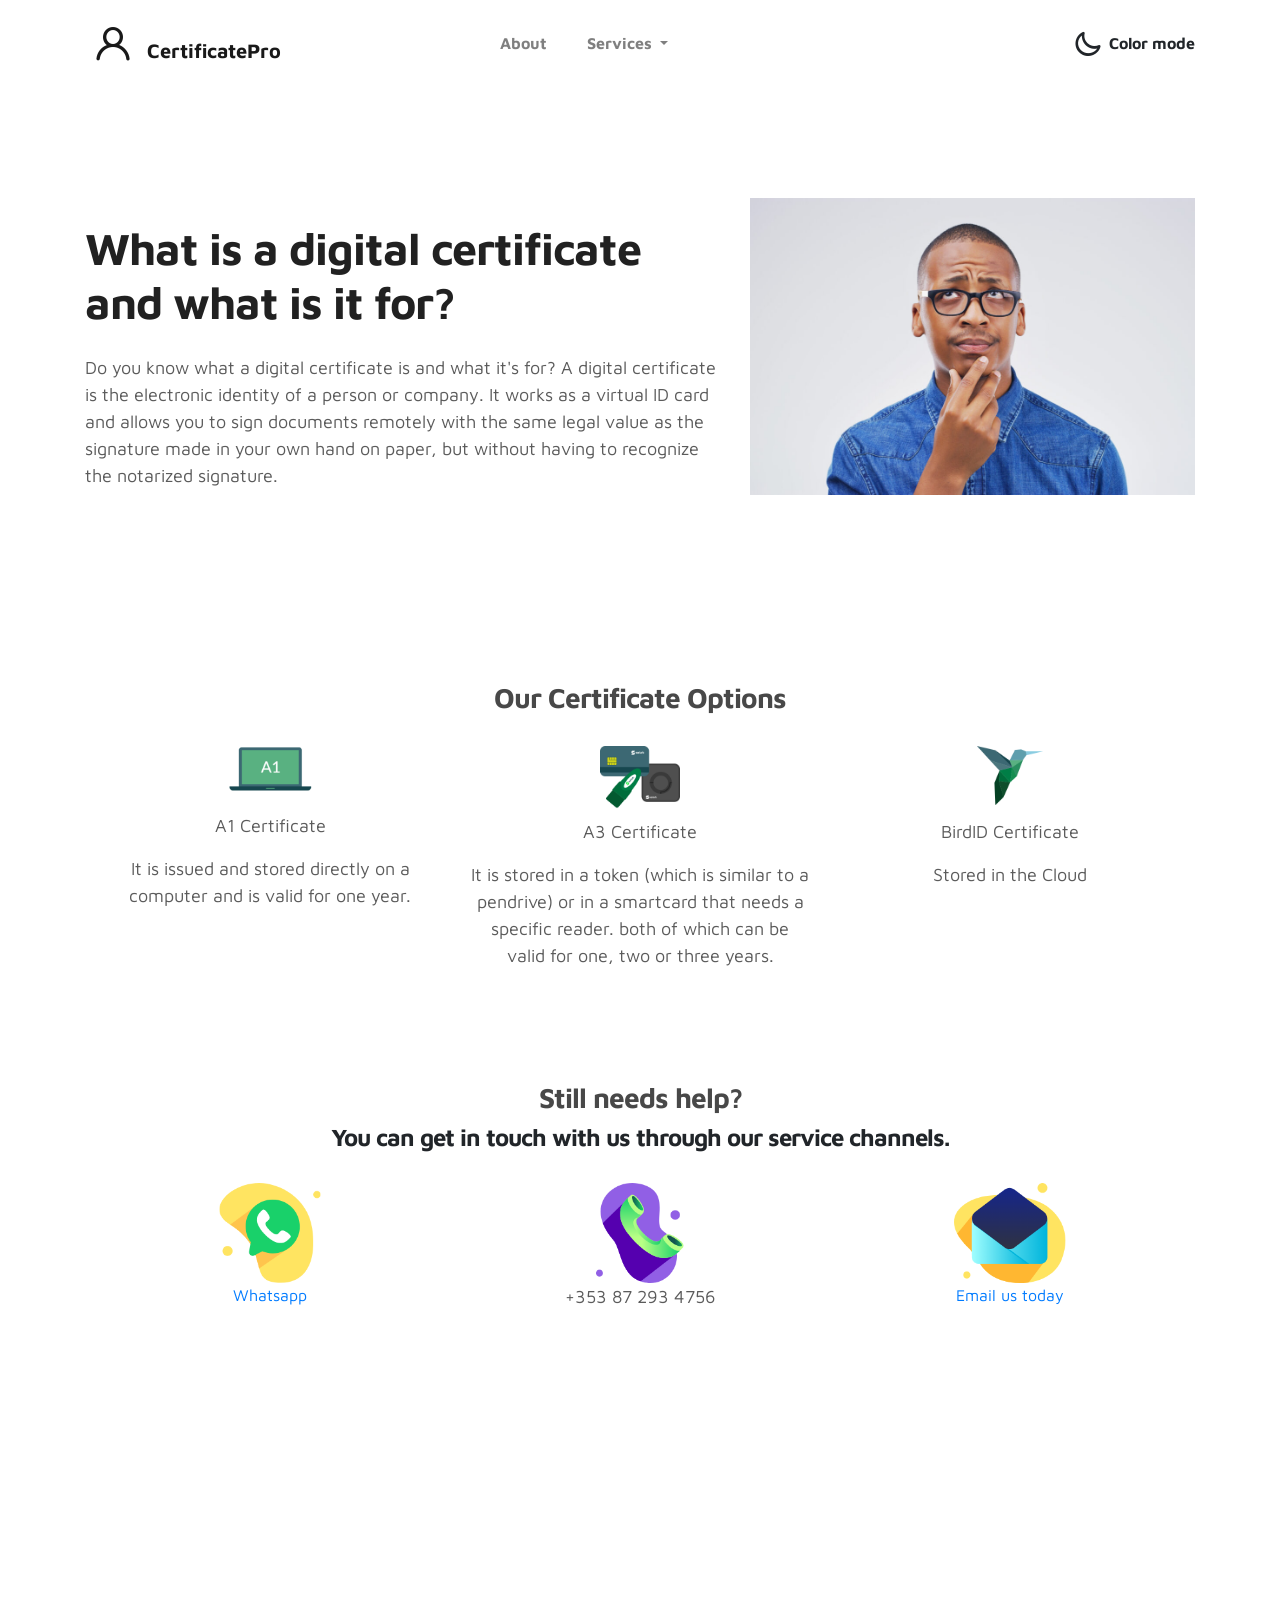
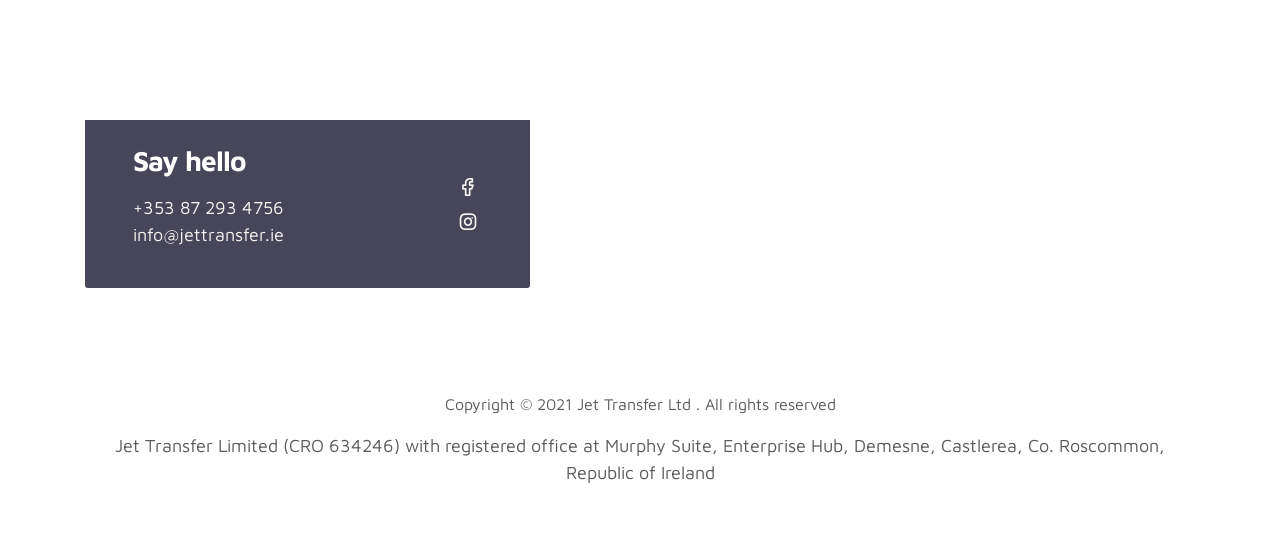
==== commit 352ef369: "basic init" ====
--- a/certificate.html
+++ b/certificate.html
@@ -48,12 +48,6 @@
                             <a class="dropdown-item" href="powerwashing.html">Powerwashing</a>
                         </div>
                     </li>
-                    <li class="nav-item">
-                        <a href="register.html" class="nav-link"><span data-hover="Register">Register</span></a>
-                    </li>
-                    <li class="nav-item">
-                        <a href="index.html#contact" class="nav-link"><span data-hover="Contact">Contact</span></a>
-                    </li>
                 </ul>
 
 
@@ -177,34 +171,6 @@
                         </ul>
                     </div>
                 </div>
-
-
-                <div class="col-lg-6 col-12">
-                    <div class="contact-form">
-                        <h2 class="mb-4">Interested to work together? Let's talk</h2>
-
-                        <form action="restApi\sendMsgApi.php" method="POST">
-                            <div class="row">
-                                <div class="col-lg-6 col-12">
-                                    <input type="text" class="form-control" name="senderName" placeholder="Your Name" id="senderName" required>
-                                </div>
-
-                                <div class="col-lg-6 col-12">
-                                    <input type="email" class="form-control" name="senderEmail" placeholder="Email" id="senderEmail" required>
-                                </div>
-
-                                <div class="col-12">
-                                    <textarea name="senderMessage" rows="6" class="form-control" id="senderMessage" placeholder="Message" required></textarea>
-                                </div>
-
-                                <div class="ml-lg-auto col-lg-5 col-12">
-                                    <input type="submit" class="form-control submit-btn" name="submitBtn" value="Send Button" required>
-                                </div>
-                            </div>
-                        </form>
-                    </div>
-                </div>
-
             </div>
         </div>
     </section>
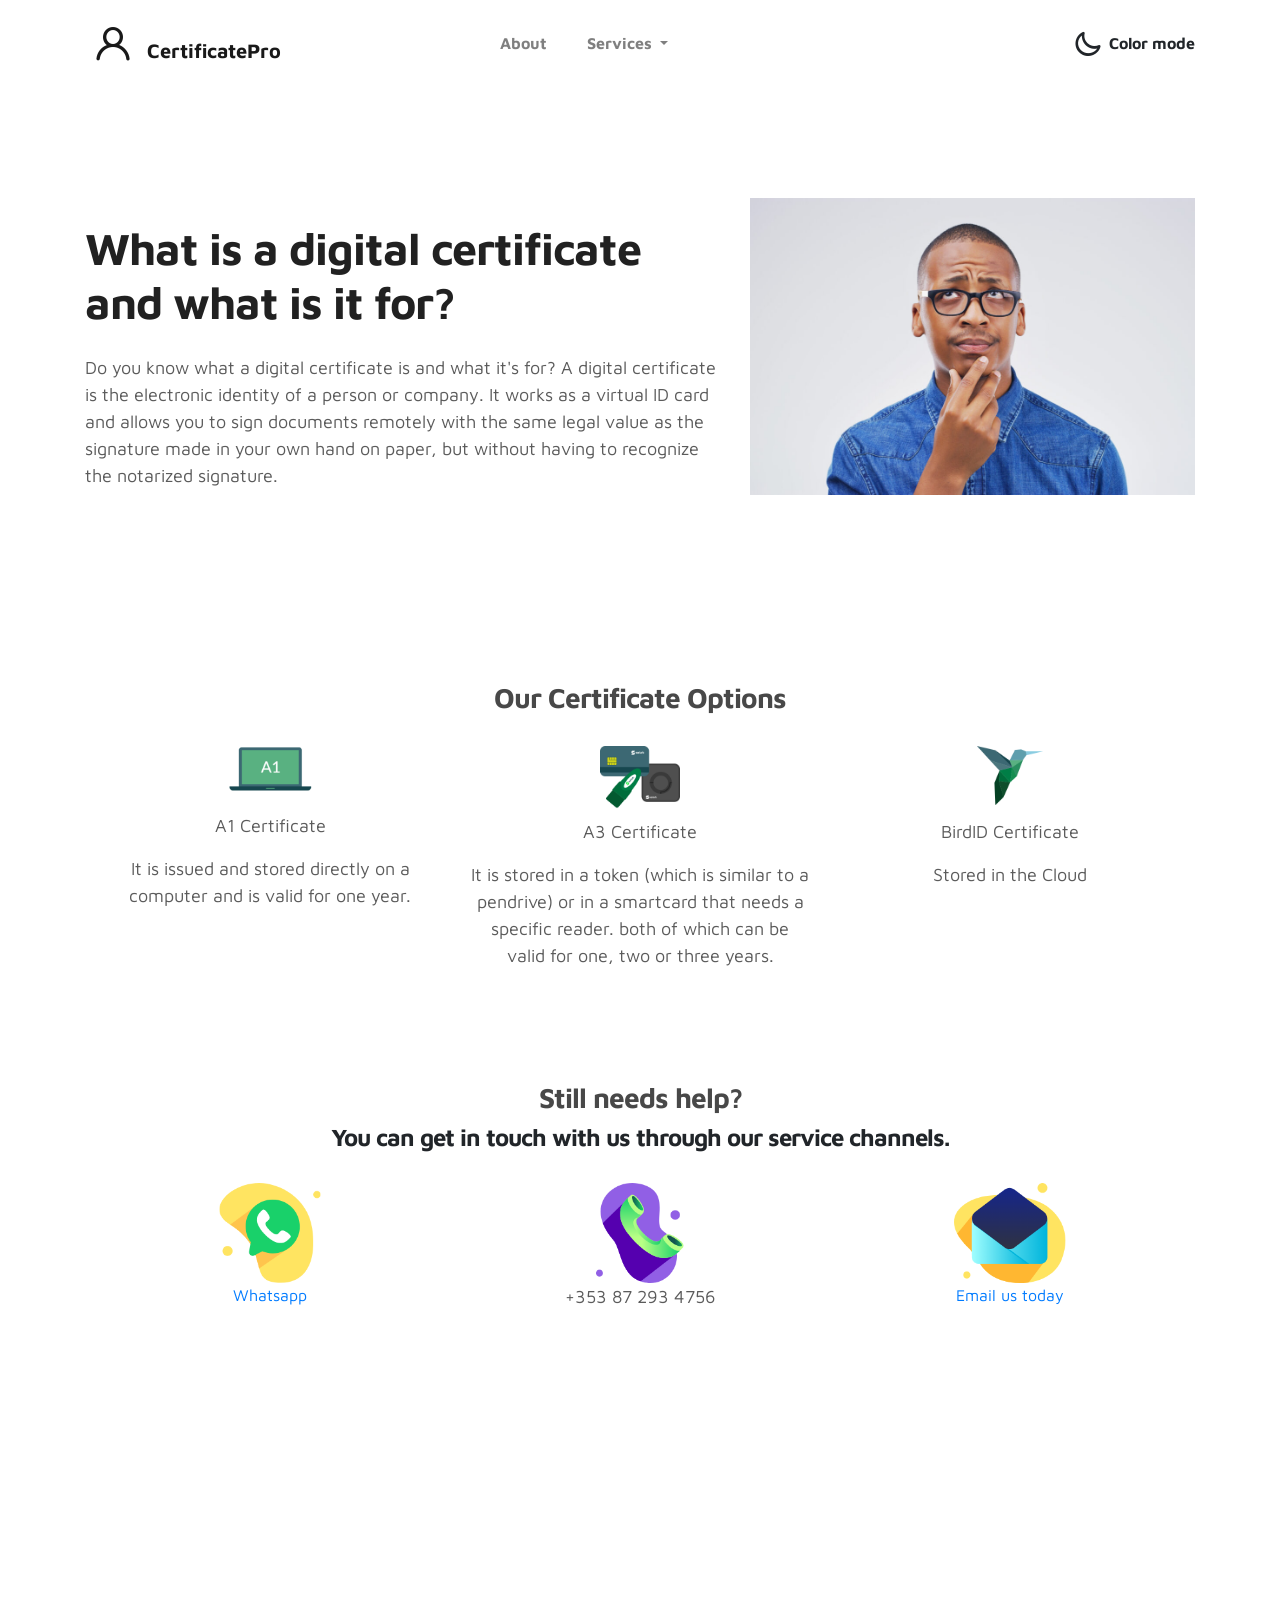
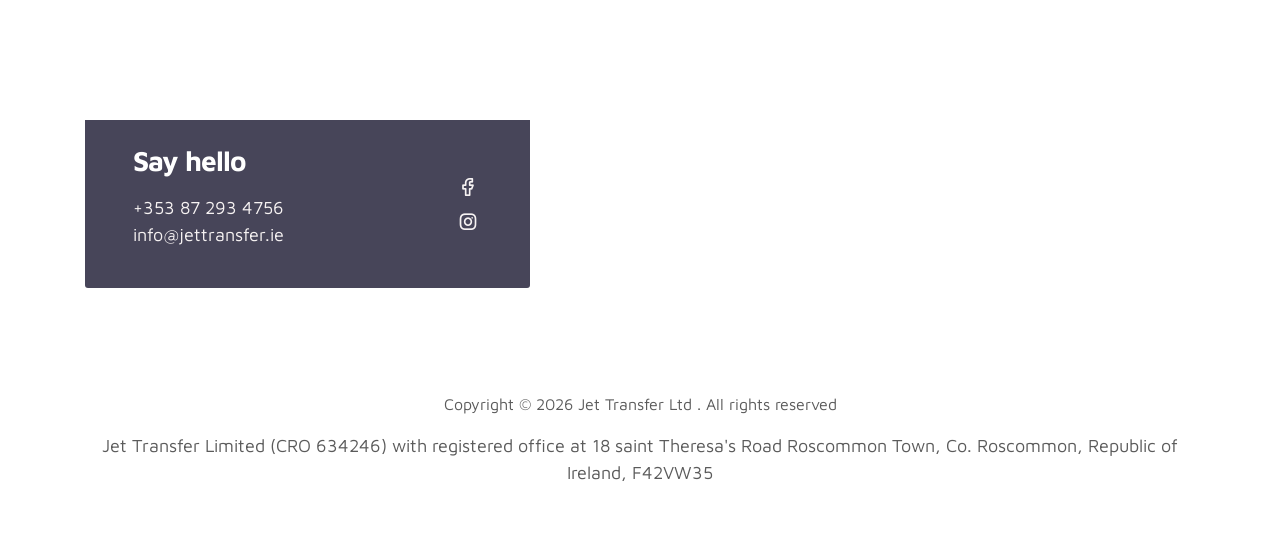
==== commit 122018de: "change address" ====
--- a/certificate.html
+++ b/certificate.html
@@ -196,8 +196,9 @@
             <div class="row">
 
                 <div class="col-lg-12 col-12">
-                    <p class="copyright-text text-center">Copyright &copy; 2021 Jet Transfer Ltd . All rights reserved</p>
-                    <p class="copyright-text-center text-center"> Jet Transfer Limited (CRO 634246) with registered office at Murphy Suite, Enterprise Hub, Demesne, Castlerea, Co. Roscommon, Republic of Ireland</p>
+                    <p class="copyright-text text-center">Copyright &copy; 2026 Jet Transfer Ltd . All rights reserved</p>
+                    <!--<p class="copyright-text-center text-center"> Jet Transfer Limited (CRO 634246) with registered office at Murphy Suite, Enterprise Hub, Demesne, Castlerea, Co. Roscommon, Republic of Ireland</p>-->
+                    <p class="copyright-text-center text-center"> Jet Transfer Limited (CRO 634246) with registered office at 18 saint Theresa's Road Roscommon Town, Co. Roscommon, Republic of Ireland, F42VW35 </p>
                     <!--is an authorized agent (FRN547919) of Real Transfer Limited (NI065249) with registered office at 58 Howard Street, Belfast BT1 6PJ, United Kingdom, which is regulated and fully authorized by the Financial Conduct Authority of the United Kingdom (FRN 535949) for the provision of payment services and  an authorized agent of Jubilee Services Sprl (0639.848.226) with registered office at Rue Dethy, 4 - 1060 Brussels, Belgium, and is regulated and fully authorized by the National Bank of Belgium for the provision of payment services.-->
                 </div>
 
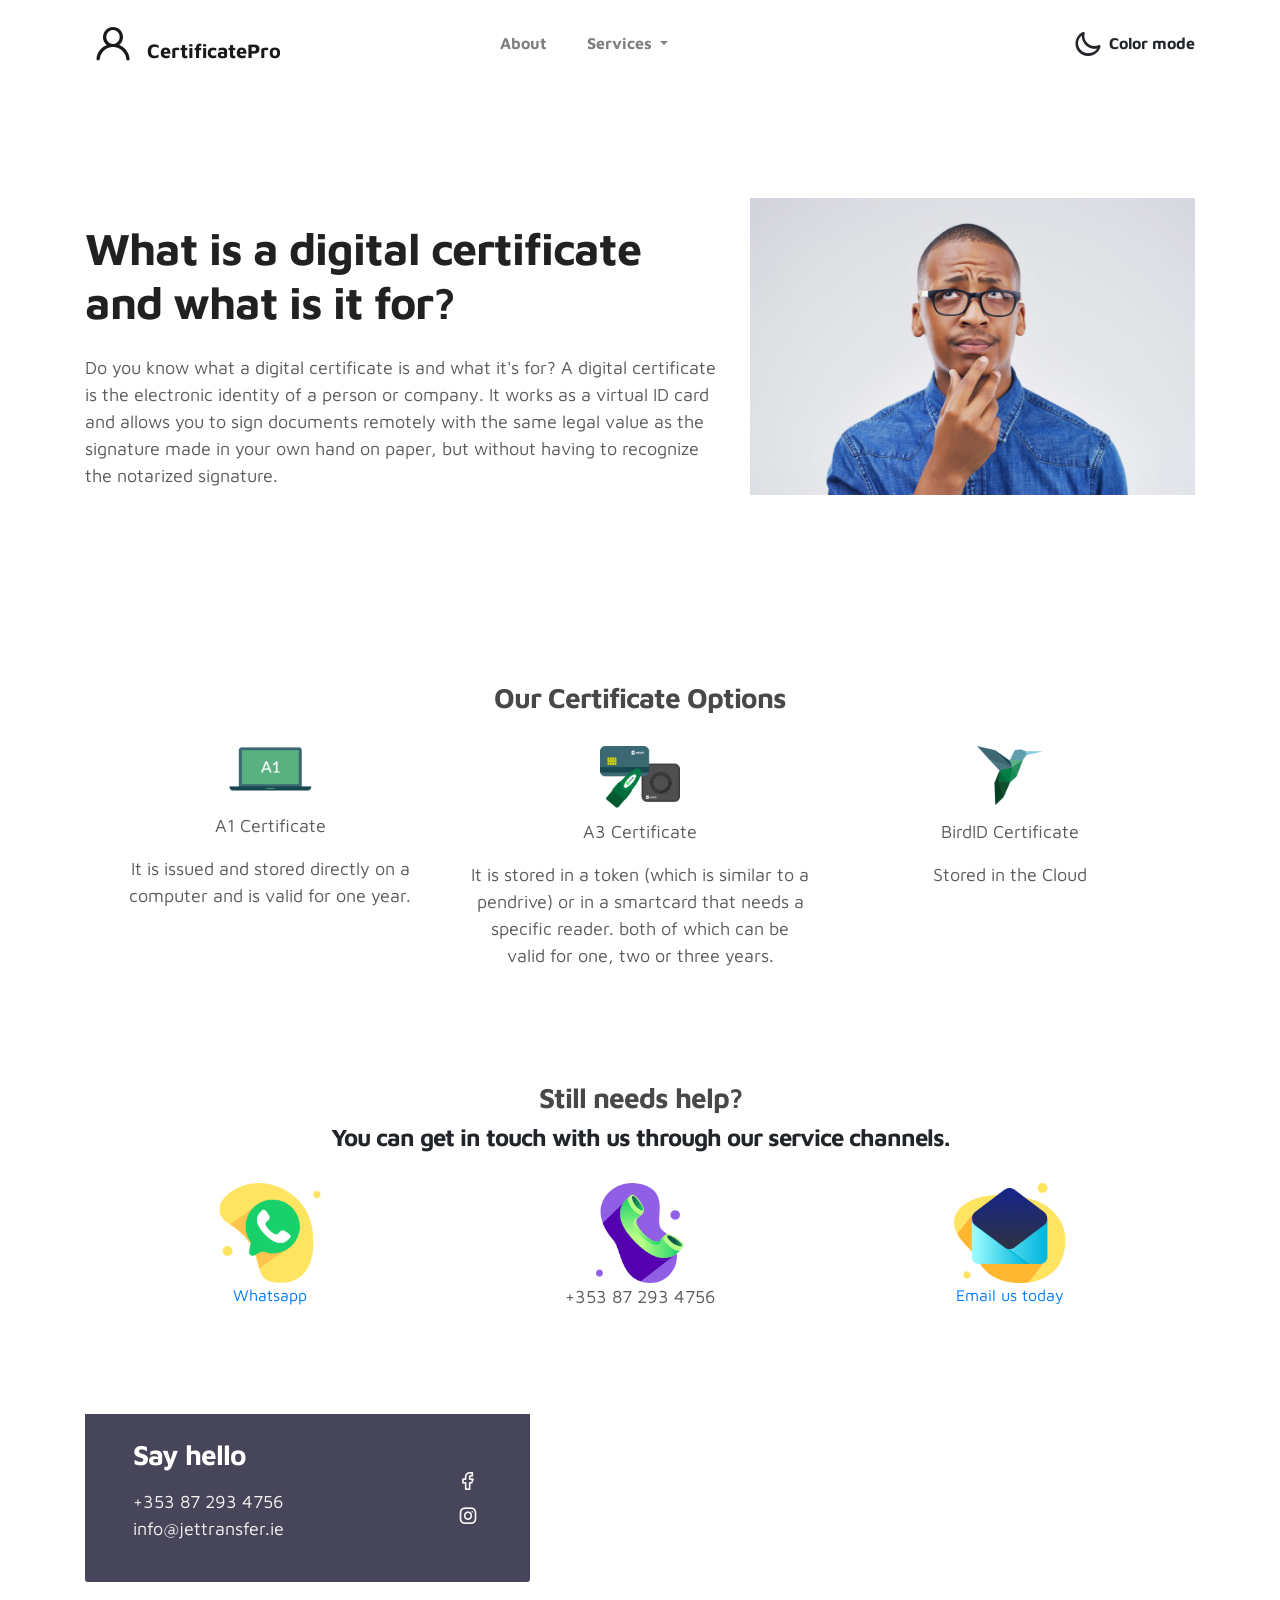
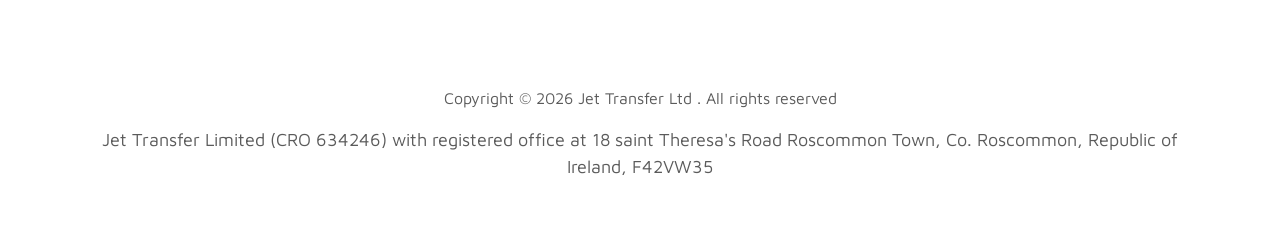
==== commit d8ae2504: "remove map" ====
--- a/certificate.html
+++ b/certificate.html
@@ -154,9 +154,11 @@
             <div class="row">
 
                 <div class="col-lg-5 mr-lg-5 col-12">
-                    <div class="google-map w-100">
-                        <iframe src="https://www.google.com/maps/embed?pb=!1m18!1m12!1m3!1d2358.258223388739!2d-8.478483484011404!3d53.76709025081303!2m3!1f0!2f0!3f0!3m2!1i1024!2i768!4f13.1!3m3!1m2!1s0x485c1de8ecd1aa11%3A0x850fc61e2cf5498b!2sThe%20Hub!5e0!3m2!1sen!2sie!4v1632055480515!5m2!1sen!2sie" width="400" height="300" frameborder="0" style="border:0" allowfullscreen></iframe>
-                    </div>
+                    <!--
+    <div class="google-map w-100">
+        <iframe src="https://www.google.com/maps/embed?pb=!1m18!1m12!1m3!1d2358.258223388739!2d-8.478483484011404!3d53.76709025081303!2m3!1f0!2f0!3f0!3m2!1i1024!2i768!4f13.1!3m3!1m2!1s0x485c1de8ecd1aa11%3A0x850fc61e2cf5498b!2sThe%20Hub!5e0!3m2!1sen!2sie!4v1632055480515!5m2!1sen!2sie" width="400" height="300" frameborder="0" style="border:0" allowfullscreen></iframe>
+    </div>
+    -->
 
                     <div class="contact-info d-flex justify-content-between align-items-center py-4 px-lg-5">
                         <div class="contact-info-item">
